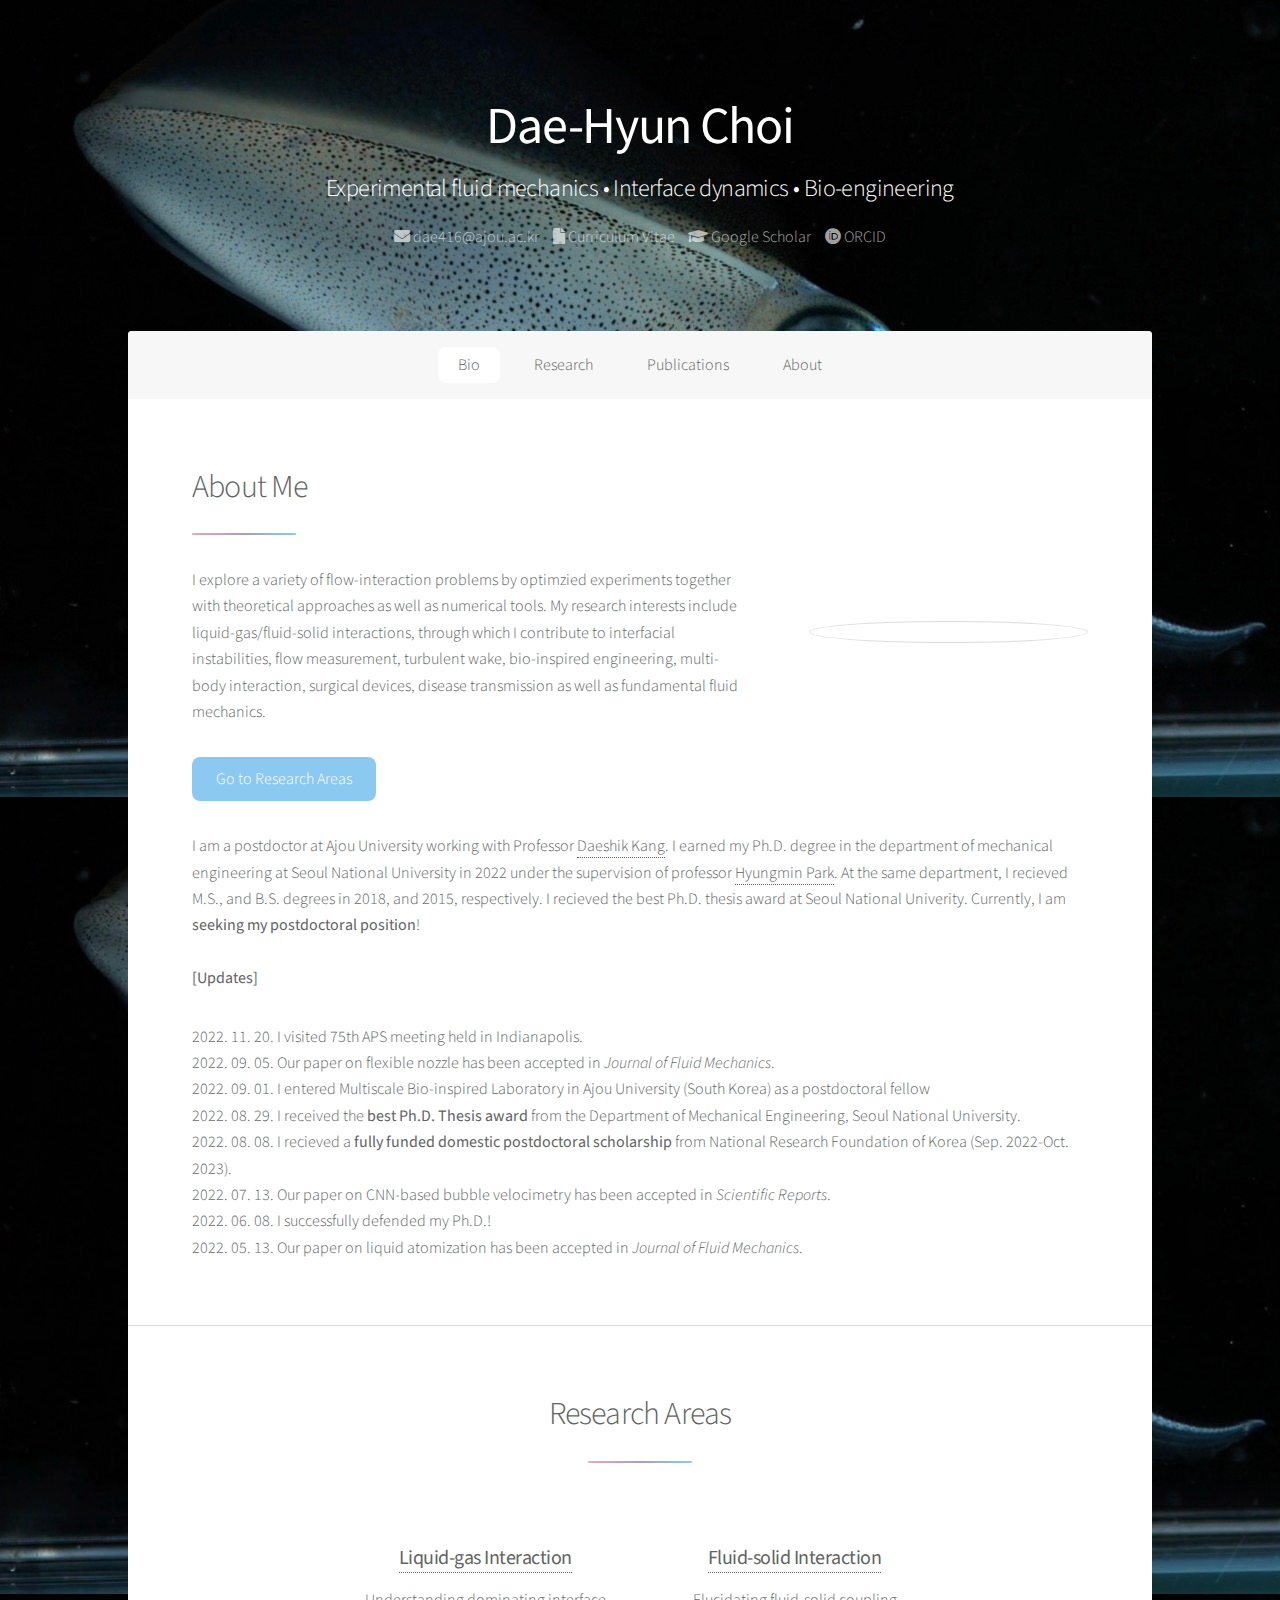
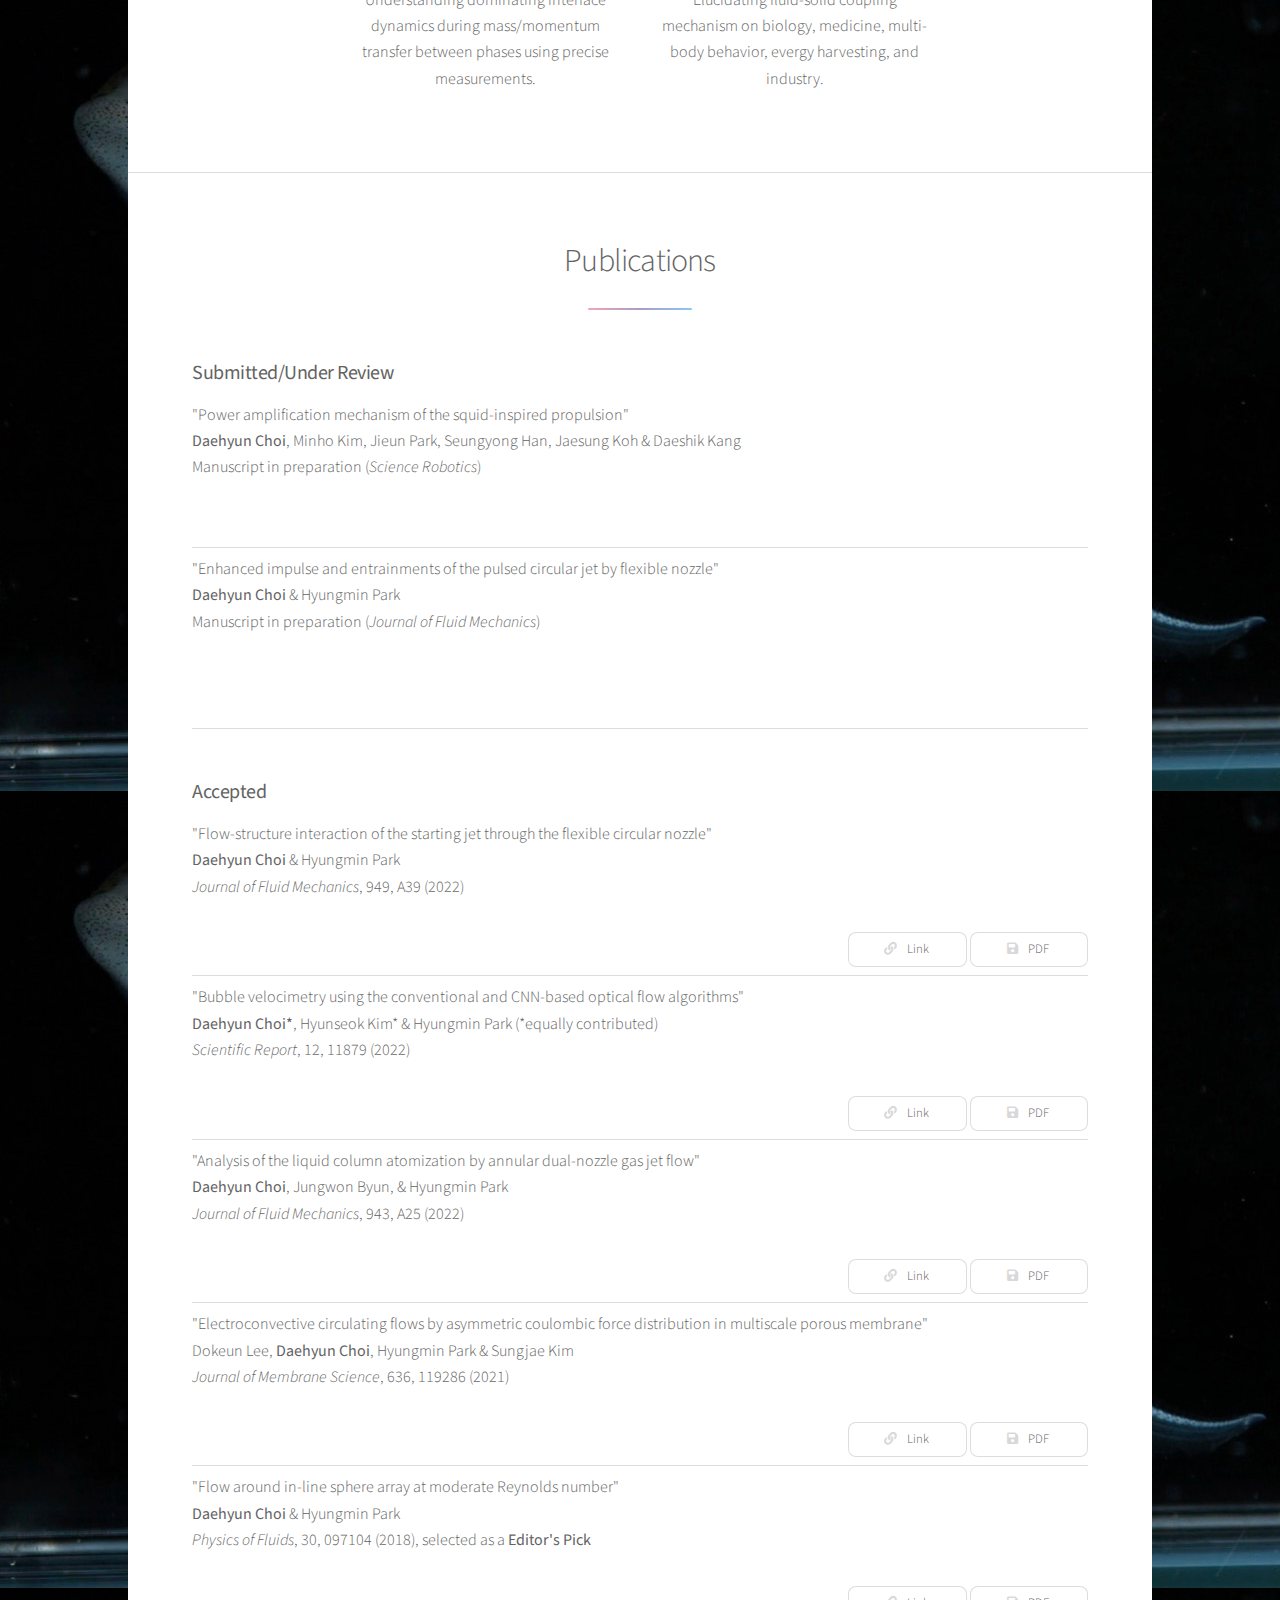
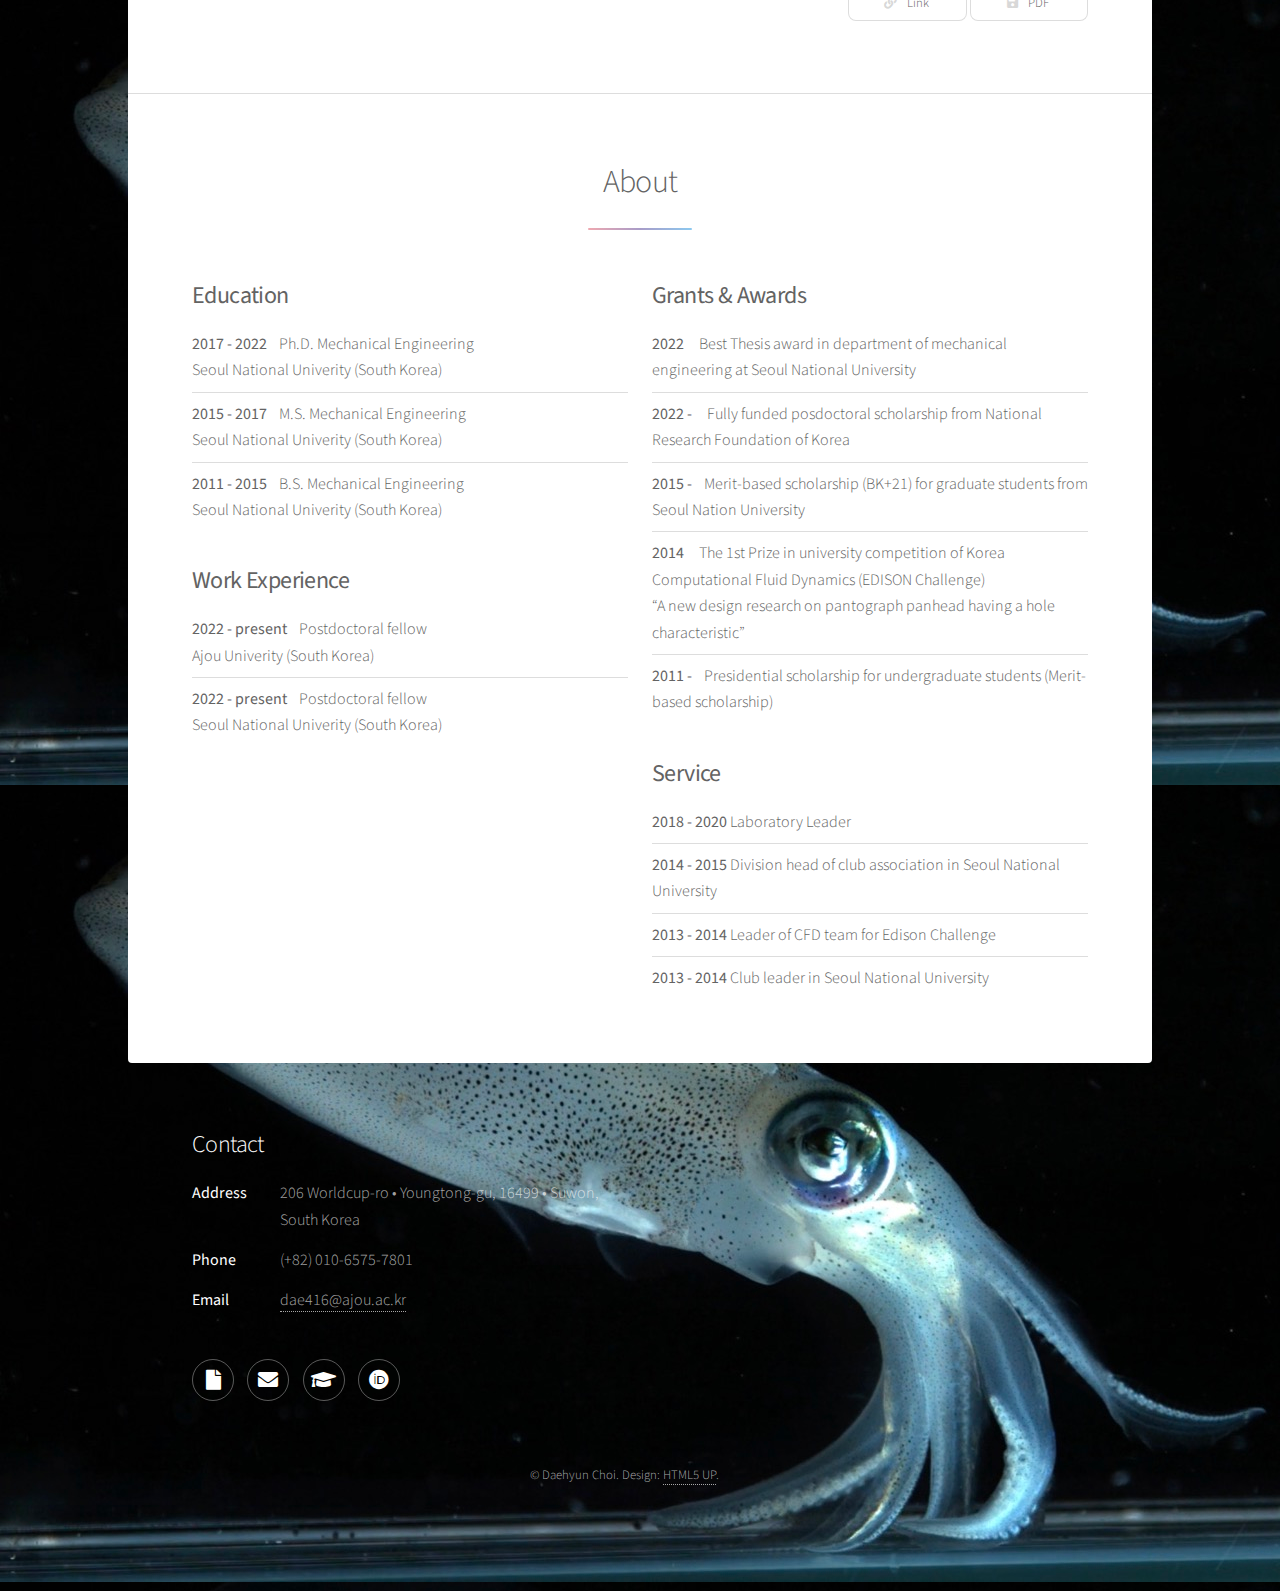
==== index.html @ 92c9a6a6 "Add files via upload" ====
<!DOCTYPE HTML>
<!--
	Stellar by HTML5 UP
	html5up.net | @ajlkn
	Free for personal and commercial use under the CCA 3.0 license (html5up.net/license)
-->
<html>

<head>
	<title>Daehyun Choi</title>
	<meta charset="utf-8" />
	<meta name="viewport" content="width=device-width, initial-scale=1, user-scalable=no" />
	<link rel="stylesheet" href="assets/css/main.css" />
	<noscript>
		<link rel="stylesheet" href="assets/css/noscript.css" />
	</noscript>
</head>

<body class="is-preload">

	<!-- Wrapper -->
	<div id="wrapper">

		<!-- Header -->
		<header id="header" class="alt">
			<!-- <span class="logo"><img src="images/logo.svg" alt="" /></span> -->
			<h1><strong>Dae-Hyun Choi</strong></h1>
			<h2>Experimental fluid mechanics &bull; Interface dynamics &bull; Bio-engineering</h2>
			<!-- <h3><a href="mailto: dae416@ajou.ac.kr">dae416@ajou.ac.kr</a></h3> -->
			<ul class="icons">
				<li><a href="mailto: dae416@ajou.ac.kr" class="icon solid fa-envelope" title="Email">
						dae416@ajou.ac.kr</a></li>
				<li><a href="https://drive.google.com/uc?export=download&id=18M1qnFYtgTJdtu6fecvtqSHCsJfXhmoB"
						class="icon solid fa-file"> Curriculum Vitae</a>
				</li>
				<li><a href="https://scholar.google.com/citations?user=y0Nz1IwAAAAJ&hl=ko" target="_blank"
						rel="noopener noreferrer" class="icon solid fa-graduation-cap" title="Google Scholar"> Google
						Scholar</a></li>
				<li><a href="https://orcid.org/0000-0002-5118-4714" target="_blank" rel="noopener noreferrer"
						class="icon brands fa-orcid" title="ORCID">
						ORCID</a></li>
			</ul>
		</header>

		<!-- Nav -->
		<nav id="nav">
			<ul>
				<li><a href="#intro" class="active">Bio</a></li>
				<li><a href="#first">Research</a></li>
				<li><a href="#second">Publications</a></li>
				<li><a href="#cta">About</a></li>
			</ul>
		</nav>

		<!-- Main -->
		<div id="main">

			<!-- Introduction -->
			<section id="intro" class="main">
				<div class="spotlight">
					<div class="content">
						<header class="major">
							<h2>About Me</h2>
						</header>
						<p>I explore a variety of flow-interaction problems by optimzied experiments together
							with theoretical approaches as well as numerical tools. My research interests include
							liquid-gas/fluid-solid interactions, through which I contribute to interfacial instabilities, flow measurement, turbulent wake,
							bio-inspired engineering, multi-body interaction, surgical devices, disease
							transmission as well as fundamental fluid mechanics.
						</p>
						<!--
							I am interested in experiments that
							shows us the beauty of fluid mechanics and surprisely enlarges the human insight into
							nature.
							, using various techniques such as
							point/2D/3D laser-based velocimetry, high-speed imaging, dye visualization, deep-learning
							algorithm, robotics, PCB manufacturing, 3D printing, etc. (please refer the Research Area
							section)
						-->
						<ul class="actions">
							<li><a href="#first" class="button primary"> Go to Research Areas</a></li>
						</ul>
					</div>
					<span class="image"><img src="images/me_aps.png" alt="" /></span>
				</div>




				<p>I am a postdoctor at Ajou University working with Professor <a
						href="http://most.ajou.ac.kr/bbs/board.php?bo_table=sub1_1_a">Daeshik Kang</a>. I earned my
					Ph.D. degree in the department of mechanical engineering at Seoul National University in 2022 under
					the supervision of professor <a href="https://mffv.snu.ac.kr/people/professor">Hyungmin Park</a>.
					At the same department, I recieved M.S., and B.S. degrees in 2018, and 2015, respectively. I
					recieved the best Ph.D. thesis award at Seoul National
					Univerity. Currently, I am <strong>seeking my postdoctoral position</strong>!
					<br /> <br />


					<h><strong> [Updates] </strong> </h>
				<p>2022. 11. 20. I visited 75th APS meeting held in Indianapolis. <br />
					2022. 09. 05. Our paper on flexible nozzle has been accepted in <i>Journal of Fluid Mechanics</i>.
					<br />
					2022. 09. 01. I entered Multiscale Bio-inspired Laboratory in Ajou University (South
					Korea) as a postdoctoral fellow<br />
					2022. 08. 29. I received the <strong> best Ph.D. Thesis award </strong>from the Department of
					Mechanical Engineering,
					Seoul National University. <br />
					2022. 08. 08. I recieved a <strong> fully funded domestic postdoctoral scholarship</strong> from
					National Research
					Foundation of Korea (Sep. 2022-Oct. 2023). <br />
					2022. 07. 13. Our paper on CNN-based bubble velocimetry has been accepted in <i>Scientific
						Reports</i>.
					<br />
					2022. 06. 08. I successfully defended my Ph.D.! <br />
					2022. 05. 13. Our paper on liquid atomization has been accepted in <i>Journal of Fluid
						Mechanics</i>.
					<br />
				</p>
			</section>

			<!-- First Section -->
			<section id="first" class="main special">
				<header class="major">
					<h2>Research Areas</h2>
				</header>
				<ul class="features">
					<li>
						<span class="image fit"><a href="research_1.html"><img src="images/C_Interface.png"
									alt="" /></a></span>
						<h3><strong><a href="research_1.html">Liquid-gas Interaction</a></strong>
						</h3>
						<p>Understanding dominating interface dynamics during mass/momentum transfer between phases using precise measurements.</p>
					</li>
					<li>
						<span class="image fit"><a href="research_2.html"><img src="images/C_FSI.png"
									alt="" /></a></span>
						<h3><strong><a href="research_2.html">Fluid-solid Interaction</a></strong></h3>
						<p>Elucidating fluid-solid coupling mechanism on biology, medicine, multi-body behavior, evergy harvesting, and industry.</p>
					</li>
					<!--
						Understanding dominating interface dynamics during the mass/momentum transfer between two phases using precise measurements
						Understanding the inferfacial interaction between fluids or developing measurement techqniques.
						Solving fluid-solid coupling problem in biology, medicine, multi-body behavior, evergy harvesting, and industry.   
						Elucidating fluid-solid coupling mechanism on biology, medicine, multi-body behavior, evergy harvesting, and industry.
					-->
					<!--<li>
						<span class="image fit"><a href="research_3.html"><img src="images/P_sphere_array.png"
									alt="" /></a></span>
						<h3><strong><a href="research_3.html">Multi-body interaction</a></strong></h3>
						<p>Understanding the fundamentals of fluidic interaction between multiple bodies</p>
					</li>-->
				</ul>
			</section>

			<!-- Second Section -->
			<section id="second" class="main">
				<header class="major special">
					<h2>Publications</h2>
				</header>
				<h3><strong>Submitted/Under Review</strong></h3>
				<ul class="alt">
					<li>
						<p><span class="image right"><img src="images/P_squid.png" alt="" /></span>
							"Power amplification mechanism of the squid-inspired propulsion" <br />
							<b>Daehyun Choi</b>, Minho Kim, Jieun Park, Seungyong Han, Jaesung Koh & Daeshik Kang <br />
							Manuscript in preparation (<i>Science Robotics</i>)
							<br /><br />
					</li>

					<li>
						<p><span class="image right"><img src="images/P_pulsed.png" alt="" /></span>
							"Enhanced impulse and entrainments of the pulsed circular jet by flexible nozzle" <br />
							<b>Daehyun Choi </b>& Hyungmin Park <br />
							Manuscript in preparation (<i>Journal of Fluid Mechanics</i>)
						</p>
						<br /><br />
					</li>
					<li></li>
				</ul>


				<h3><strong>Accepted</strong></h3>
				<ul class="alt">
					<li>
						<p><span class="image right"><img src="images/P_flexible_nozzle.png" alt="" /></span>
							"Flow-structure interaction of the starting jet through the flexible circular nozzle" <br />
							<b>Daehyun Choi </b> & Hyungmin Park <br />
							<i>Journal of Fluid Mechanics</i>, 949, A39 (2022) <br />
						<div align="right"><a href="https://doi.org/10.1017/jfm.2022.781" target="_blank"
								rel="noopener noreferrer" class="button small icon solid fa-link"> Link </a>
							<a href="https://drive.google.com/uc?export=download&id=1q6SDujn75onUulAkAnYDL0J8QJmxqZau"
								class="button small icon solid fa-save"> PDF</a>
						</div>
					</li>
					<li>
						<p><span class="image right"><img src="images/P_bubblevelocimetry.png" alt="" /></span>
							"Bubble velocimetry using the conventional and CNN-based optical flow algorithms" <br />
							<b>Daehyun Choi*</b>, Hyunseok Kim* & Hyungmin Park (*equally contributed) <br />
							<i>Scientific Report</i>, 12, 11879 (2022)<br />
						<div align="right"><a href="https://www.nature.com/articles/s41598-022-16145-y" target="_blank"
								rel="noopener noreferrer" class="button small icon solid fa-link"> Link </a>
							<a href="https://drive.google.com/uc?export=download&id=1bfR6lV3DUP9OUsXTanmkka-4LMqrMDiR"
								class="button small icon solid fa-save"> PDF</a>
						</div>
					</li>
					<li>
						<p><span class="image right"><img src="images/P_liquid_atom.png" alt="" /></span>
							"Analysis of the liquid column atomization by annular dual-nozzle gas jet flow" <br />
							<b>Daehyun Choi</b>, Jungwon Byun, & Hyungmin Park <br />
							<i>Journal of Fluid Mechanics</i>, 943, A25 (2022) <br />
						<div align="right"> <a href="https://doi.org/10.1017/jfm.2022.435" target="_blank"
								rel="noopener noreferrer" class="button small icon solid fa-link"> Link </a>
							<a href="https://drive.google.com/uc?export=download&id=1byGwrTfuraJtH0cvuEZNZfmL4WN9uzB9"
								class="button small icon solid fa-save"> PDF</a>
						</div>
					</li>
					<li>
						<p><span class="image right"><img src="images/P_electroconvec.png" alt="" /></span>
							"Electroconvective circulating flows by asymmetric coulombic force distribution in
							multiscale porous membrane" <br />
							Dokeun Lee, <b>Daehyun Choi</b>, Hyungmin Park & Sungjae Kim <br />
							<i>Journal of Membrane Science</i>, 636, 119286 (2021)<br />
						<div align="right"> <a href="https://doi.org/10.1016/j.memsci.2021.119286" target="_blank"
								rel="noopener noreferrer" class="button small icon solid fa-link"> Link </a>
							<a href="https://drive.google.com/uc?export=download&id=1bwxJn-fsk0_OrhRla7Vt29ULv0mTQ7t5"
								class="button small icon solid fa-save"> PDF</a>
						</div>
					</li>
					<li>
						<p><span class="image right"><img src="images/P_sphere_array.png" alt="" /></span>
							"Flow around in-line sphere array at moderate Reynolds number" <br />
							<b>Daehyun Choi </b> & Hyungmin Park <br />
							<i>Physics of Fluids</i>, 30, 097104 (2018), selected as a <b>Editor's Pick</b> <br />
						<div align="right"> <a href="https://doi.org/10.1063/1.5049734" target="_blank"
								rel="noopener noreferrer" class="button small icon solid fa-link"> Link </a>
							<a href="https://drive.google.com/uc?export=download&id=1btd6ZnZj7X1Jna5uu-gRmwJhHcChkR07"
								class="button small icon solid fa-save"> PDF</a>
						</div>
					</li>
				</ul>
			</section>

			<!-- 4th section -->
			<section id="cta" class="main">
				<header class="major special">
					<h2>About</h2>
				</header>
				<div class="row">
					<div class="col-6 col-12-medium">
						<h2><strong>Education</strong></h2>
						<ul class="alt">
							<li><b>2017 - 2022</b>&nbsp;&nbsp;&nbsp; Ph.D. Mechanical Engineering <br /> Seoul National
								Univerity (South Korea)</li>
							<li><b>2015 - 2017</b>&nbsp;&nbsp;&nbsp; M.S. Mechanical Engineering <br /> Seoul National
								Univerity (South Korea)</li>
							<li><b>2011 - 2015</b>&nbsp;&nbsp;&nbsp; B.S. Mechanical Engineering <br /> Seoul National
								Univerity (South Korea)</li>

						</ul>
						<h2><strong>Work Experience</strong></h2>
						<ul class="alt">
							<li><b>2022 - present</b>&nbsp;&nbsp;&nbsp; Postdoctoral fellow <br /> Ajou Univerity (South
								Korea)</li>
							<li><b>2022 - present</b>&nbsp;&nbsp;&nbsp; Postdoctoral fellow <br /> Seoul National
								Univerity (South Korea)</li>
						</ul>
					</div>
					<div class="col-6 col-12-medium">
						<h2><strong>Grants & Awards</strong></h2>
						<ul class="alt">
							<li><b>2022 </b>&nbsp;&nbsp;&nbsp; Best Thesis award in department of mechanical engineering
								at Seoul National University </li>
							<li><b>2022 - </b>&nbsp;&nbsp;&nbsp; Fully funded posdoctoral scholarship from National
								Research Foundation of Korea </li>
							<li><b>2015 - </b> &nbsp;&nbsp;&nbsp;Merit-based scholarship (BK+21) for graduate students
								from Seoul Nation University </li>
							<li><b>2014 </b>&nbsp;&nbsp;&nbsp; The 1st Prize in university competition of Korea
								Computational Fluid Dynamics (EDISON Challenge) <br /> “A new design research on
								pantograph panhead having a hole characteristic” </li>
							<li><b>2011 -</b>&nbsp;&nbsp;&nbsp; Presidential scholarship for undergraduate students
								(Merit-based scholarship) </li>

						</ul>
						<h2><strong>Service</strong></h2>
						<ul class="alt">
							<li><b>2018 - 2020</b> Laboratory Leader</li>
							<li><b>2014 - 2015</b> Division head of club association in Seoul National University</li>
							<li><b>2013 - 2014</b> Leader of CFD team for Edison Challenge</li>
							<li><b>2013 - 2014</b> Club leader in Seoul National University</li>
						</ul>

					</div>
				</div>
			</section>

		</div>

		<!-- Footer -->
		<footer id="footer">
			<section>
				<h2>Contact</h2>
				<dl class="alt">
					<dt>Address</dt>
					<dd>206 Worldcup-ro &bull; Youngtong-gu, 16499 &bull; Suwon, South Korea</dd>
					<dt>Phone</dt>
					<dd>(+82) 010-6575-7801</dd>
					<dt>Email</dt>
					<dd><a href="mailto: dae416@ajou.ac.kr">dae416@ajou.ac.kr</a></dd>
				</dl>
				<ul class="icons">
					<li><a href="https://drive.google.com/uc?export=download&id=18M1qnFYtgTJdtu6fecvtqSHCsJfXhmoB"
							class="icon solid fa-file alt"><span class="label">Twitter</span></a></li>
					<li><a href="mailto: dae416@ajou.ac.kr" class="icon solid fa-envelope alt"><span
								class="label">Facebook</span></a></li>
					<li><a href="https://scholar.google.com/citations?user=y0Nz1IwAAAAJ&hl=ko"
							class="icon solid fa-graduation-cap alt"><span class="label">Instagram</span></a></li>
					<li><a href="https://orcid.org/0000-0002-5118-4714" class="icon brands fa-orcid alt"><span
								class="label">Instagram</span></a></li>

				</ul>
			</section>
			<p class="copyright">&copy; Daehyun Choi. Design: <a href="https://html5up.net">HTML5 UP</a>.</p>
		</footer>

	</div>

	<!-- Scripts -->
	<script src="assets/js/jquery.min.js"></script>
	<script src="assets/js/jquery.scrollex.min.js"></script>
	<script src="assets/js/jquery.scrolly.min.js"></script>
	<script src="assets/js/browser.min.js"></script>
	<script src="assets/js/breakpoints.min.js"></script>
	<script src="assets/js/util.js"></script>
	<script src="assets/js/main.js"></script>

</body>

</html>
---- assets/css/main.css ----
@import url(fontawesome-all.min.css);
@import 'https://fonts.googleapis.com/css?family=Source+Sans+Pro:300,400';

/*
	Stellar by HTML5 UP
	html5up.net | @ajlkn
	Free for personal and commercial use under the CCA 3.0 license (html5up.net/license)
*/

html, body, div, span, applet, object,
iframe, h1, h2, h3, h4, h5, h6, p, blockquote,
pre, a, abbr, acronym, address, big, cite,
code, del, dfn, em, img, ins, kbd, q, s, samp,
small, strike, strong, sub, sup, tt, var, b,
u, i, center, dl, dt, dd, ol, ul, li, fieldset,
form, label, legend, table, caption, tbody,
tfoot, thead, tr, th, td, article, aside,
canvas, details, embed, figure, figcaption,
footer, header, hgroup, menu, nav, output, ruby,
section, summary, time, mark, audio, video {
	margin: 0;
	padding: 0;
	border: 0;
	font-size: 100%;
	font: inherit;
	vertical-align: baseline;}

article, aside, details, figcaption, figure,
footer, header, hgroup, menu, nav, section {
	display: block;}

body {
	line-height: 1;
}

ol, ul {
	list-style: none;
}

blockquote, q {
	quotes: none;
}

	blockquote:before, blockquote:after, q:before, q:after {
		content: '';
		content: none;
	}

table {
	border-collapse: collapse;
	border-spacing: 0;
}

body {
	-webkit-text-size-adjust: none;
}

mark {
	background-color: transparent;
	color: inherit;
}

input::-moz-focus-inner {
	border: 0;
	padding: 0;
}

input, select, textarea {
	-moz-appearance: none;
	-webkit-appearance: none;
	-ms-appearance: none;
	appearance: none;
}

/* Basic */

	@-ms-viewport {
		width: device-width;
	}

	body {
		-ms-overflow-style: scrollbar;
	}

	@media screen and (max-width: 480px) {

		html, body {
			min-width: 320px;
		}

	}

	html {
		box-sizing: border-box;
	}

	*, *:before, *:after {
		box-sizing: inherit;
	}

	body {
		background-color: #935d8c;
		background-image: url("images/squid3.jpeg"), -moz-linear-gradient(45deg, #e37682 15%, #5f4d93 85%);
		background-image: url("images/squid3.jpeg"), -webkit-linear-gradient(45deg, #e37682 15%, #5f4d93 85%);
		background-image: url("images/squid3.jpeg"), -ms-linear-gradient(45deg, #e37682 15%, #5f4d93 85%);
		background-image: url("images/squid3.jpeg"), linear-gradient(45deg, #e37682 15%, #5f4d93 85%);
	}

		body.is-preload *, body.is-preload *:before, body.is-preload *:after {
			-moz-animation: none !important;
			-webkit-animation: none !important;
			-ms-animation: none !important;
			animation: none !important;
			-moz-transition: none !important;
			-webkit-transition: none !important;
			-ms-transition: none !important;
			transition: none !important;
		}

/* Type */

	body {
		background-color: #935d8c;
		color: rgba(255, 255, 255, 0.65);
	}

	body, input, select, textarea {
		font-family: "Source Sans Pro", Helvetica, sans-serif;
		font-size: 17pt;
		font-weight: 300;
		line-height: 1.65;
	}

		@media screen and (max-width: 1680px) {

			body, input, select, textarea {
				font-size: 14pt;
			}

		}

		@media screen and (max-width: 1280px) {

			body, input, select, textarea {
				font-size: 12pt;
			}

		}

		@media screen and (max-width: 360px) {

			body, input, select, textarea {
				font-size: 11pt;
			}

		}

	a {
		-moz-transition: color 0.2s ease, border-bottom 0.2s ease;
		-webkit-transition: color 0.2s ease, border-bottom 0.2s ease;
		-ms-transition: color 0.2s ease, border-bottom 0.2s ease;
		transition: color 0.2s ease, border-bottom 0.2s ease;
		text-decoration: none;
		border-bottom: dotted 1px;
		color: inherit;
	}

		a:hover {
			border-bottom-color: transparent;
		}

	strong, b {
		font-weight: 400;
	}

	em, i {
		font-style: italic;
	}

	p {
		margin: 0 0 2em 0;
	}

		p.content {
			-moz-columns: 20em 2;
			-webkit-columns: 20em 2;
			-ms-columns: 20em 2;
			columns: 20em 2;
			-moz-column-gap: 2em;
			-webkit-column-gap: 2em;
			-ms-column-gap: 2em;
			column-gap: 2em;
			text-align: justify;
		}

	h1, h2, h3, h4, h5, h6 {
		font-weight: 300;
		line-height: 1.5;
		margin: 0 0 0.7em 0;
		letter-spacing: -0.025em;
	}

		h1 a, h2 a, h3 a, h4 a, h5 a, h6 a {
			color: inherit;
			text-decoration: none;
		}

	h1 {
		font-size: 2.5em;
		line-height: 1.2;
	}

	h2 {
		font-size: 1.5em;
	}

	h3 {
		font-size: 1.25em;
	}

	h4 {
		font-size: 1.1em;
	}

	h5 {
		font-size: 0.9em;
	}

	h6 {
		font-size: 0.7em;
	}

	@media screen and (max-width: 736px) {

		h1 {
			font-size: 2em;
		}

	}

	sub {
		font-size: 0.8em;
		position: relative;
		top: 0.5em;
	}

	sup {
		font-size: 0.8em;
		position: relative;
		top: -0.5em;
	}

	blockquote {
		border-left: solid 4px;
		font-style: italic;
		margin: 0 0 2em 0;
		padding: 0.5em 0 0.5em 2em;
	}

	code {
		border-radius: 8px;
		border: solid 1px;
		font-family: "Courier New", monospace;
		font-size: 0.9em;
		margin: 0 0.25em;
		padding: 0.25em 0.65em;
	}

	pre {
		-webkit-overflow-scrolling: touch;
		font-family: "Courier New", monospace;
		font-size: 0.9em;
		margin: 0 0 2em 0;
	}

		pre code {
			display: block;
			line-height: 1.75;
			padding: 1em 1.5em;
			overflow-x: auto;
		}

	hr {
		border: 0;
		border-bottom: solid 1px;
		margin: 2em 0;
	}

		hr.major {
			margin: 3em 0;
		}

	.align-left {
		text-align: left;
	}

	.align-center {
		text-align: center;
	}

	.align-right {
		text-align: right;
	}

	input, select, textarea {
		color: #ffffff;
	}

	a:hover {
		color: #ffffff;
	}

	strong, b {
		color: #ffffff;
	}

	h1, h2, h3, h4, h5, h6 {
		color: #ffffff;
	}

	blockquote {
		border-left-color: rgba(255, 255, 255, 0.35);
	}

	code {
		background: rgba(255, 255, 255, 0.075);
		border-color: rgba(255, 255, 255, 0.35);
	}

	hr {
		border-bottom-color: rgba(255, 255, 255, 0.35);
	}

/* Row */

	.row {
		display: flex;
		flex-wrap: wrap;
		box-sizing: border-box;
		align-items: stretch;
	}

		.row > * {
			box-sizing: border-box;
		}

		.row.gtr-uniform > * > :last-child {
			margin-bottom: 0;
		}

		.row.aln-left {
			justify-content: flex-start;
		}

		.row.aln-center {
			justify-content: center;
		}

		.row.aln-right {
			justify-content: flex-end;
		}

		.row.aln-top {
			align-items: flex-start;
		}

		.row.aln-middle {
			align-items: center;
		}

		.row.aln-bottom {
			align-items: flex-end;
		}

		.row > .imp {
			order: -1;
		}

		.row > .col-1 {
			width: 8.33333%;
		}

		.row > .off-1 {
			margin-left: 8.33333%;
		}

		.row > .col-2 {
			width: 16.66667%;
		}

		.row > .off-2 {
			margin-left: 16.66667%;
		}

		.row > .col-3 {
			width: 25%;
		}

		.row > .off-3 {
			margin-left: 25%;
		}

		.row > .col-4 {
			width: 33.33333%;
		}

		.row > .off-4 {
			margin-left: 33.33333%;
		}

		.row > .col-5 {
			width: 41.66667%;
		}

		.row > .off-5 {
			margin-left: 41.66667%;
		}

		.row > .col-6 {
			width: 50%;
		}

		.row > .off-6 {
			margin-left: 50%;
		}

		.row > .col-7 {
			width: 58.33333%;
		}

		.row > .off-7 {
			margin-left: 58.33333%;
		}

		.row > .col-8 {
			width: 66.66667%;
		}

		.row > .off-8 {
			margin-left: 66.66667%;
		}

		.row > .col-9 {
			width: 75%;
		}

		.row > .off-9 {
			margin-left: 75%;
		}

		.row > .col-10 {
			width: 83.33333%;
		}

		.row > .off-10 {
			margin-left: 83.33333%;
		}

		.row > .col-11 {
			width: 91.66667%;
		}

		.row > .off-11 {
			margin-left: 91.66667%;
		}

		.row > .col-12 {
			width: 100%;
		}

		.row > .off-12 {
			margin-left: 100%;
		}

		.row.gtr-0 {
			margin-top: 0;
			margin-left: 0em;
		}

			.row.gtr-0 > * {
				padding: 0 0 0 0em;
			}

			.row.gtr-0.gtr-uniform {
				margin-top: 0em;
			}

				.row.gtr-0.gtr-uniform > * {
					padding-top: 0em;
				}

		.row.gtr-25 {
			margin-top: 0;
			margin-left: -0.375em;
		}

			.row.gtr-25 > * {
				padding: 0 0 0 0.375em;
			}

			.row.gtr-25.gtr-uniform {
				margin-top: -0.375em;
			}

				.row.gtr-25.gtr-uniform > * {
					padding-top: 0.375em;
				}

		.row.gtr-50 {
			margin-top: 0;
			margin-left: -0.75em;
		}

			.row.gtr-50 > * {
				padding: 0 0 0 0.75em;
			}

			.row.gtr-50.gtr-uniform {
				margin-top: -0.75em;
			}

				.row.gtr-50.gtr-uniform > * {
					padding-top: 0.75em;
				}

		.row {
			margin-top: 0;
			margin-left: -1.5em;
		}

			.row > * {
				padding: 0 0 0 1.5em;
			}

			.row.gtr-uniform {
				margin-top: -1.5em;
			}

				.row.gtr-uniform > * {
					padding-top: 1.5em;
				}

		.row.gtr-150 {
			margin-top: 0;
			margin-left: -2.25em;
		}

			.row.gtr-150 > * {
				padding: 0 0 0 2.25em;
			}

			.row.gtr-150.gtr-uniform {
				margin-top: -2.25em;
			}

				.row.gtr-150.gtr-uniform > * {
					padding-top: 2.25em;
				}

		.row.gtr-200 {
			margin-top: 0;
			margin-left: -3em;
		}

			.row.gtr-200 > * {
				padding: 0 0 0 3em;
			}

			.row.gtr-200.gtr-uniform {
				margin-top: -3em;
			}

				.row.gtr-200.gtr-uniform > * {
					padding-top: 3em;
				}

		@media screen and (max-width: 1680px) {

			.row {
				display: flex;
				flex-wrap: wrap;
				box-sizing: border-box;
				align-items: stretch;
			}

				.row > * {
					box-sizing: border-box;
				}

				.row.gtr-uniform > * > :last-child {
					margin-bottom: 0;
				}

				.row.aln-left {
					justify-content: flex-start;
				}

				.row.aln-center {
					justify-content: center;
				}

				.row.aln-right {
					justify-content: flex-end;
				}

				.row.aln-top {
					align-items: flex-start;
				}

				.row.aln-middle {
					align-items: center;
				}

				.row.aln-bottom {
					align-items: flex-end;
				}

				.row > .imp-xlarge {
					order: -1;
				}

				.row > .col-1-xlarge {
					width: 8.33333%;
				}

				.row > .off-1-xlarge {
					margin-left: 8.33333%;
				}

				.row > .col-2-xlarge {
					width: 16.66667%;
				}

				.row > .off-2-xlarge {
					margin-left: 16.66667%;
				}

				.row > .col-3-xlarge {
					width: 25%;
				}

				.row > .off-3-xlarge {
					margin-left: 25%;
				}

				.row > .col-4-xlarge {
					width: 33.33333%;
				}

				.row > .off-4-xlarge {
					margin-left: 33.33333%;
				}

				.row > .col-5-xlarge {
					width: 41.66667%;
				}

				.row > .off-5-xlarge {
					margin-left: 41.66667%;
				}

				.row > .col-6-xlarge {
					width: 50%;
				}

				.row > .off-6-xlarge {
					margin-left: 50%;
				}

				.row > .col-7-xlarge {
					width: 58.33333%;
				}

				.row > .off-7-xlarge {
					margin-left: 58.33333%;
				}

				.row > .col-8-xlarge {
					width: 66.66667%;
				}

				.row > .off-8-xlarge {
					margin-left: 66.66667%;
				}

				.row > .col-9-xlarge {
					width: 75%;
				}

				.row > .off-9-xlarge {
					margin-left: 75%;
				}

				.row > .col-10-xlarge {
					width: 83.33333%;
				}

				.row > .off-10-xlarge {
					margin-left: 83.33333%;
				}

				.row > .col-11-xlarge {
					width: 91.66667%;
				}

				.row > .off-11-xlarge {
					margin-left: 91.66667%;
				}

				.row > .col-12-xlarge {
					width: 100%;
				}

				.row > .off-12-xlarge {
					margin-left: 100%;
				}

				.row.gtr-0 {
					margin-top: 0;
					margin-left: 0em;
				}

					.row.gtr-0 > * {
						padding: 0 0 0 0em;
					}

					.row.gtr-0.gtr-uniform {
						margin-top: 0em;
					}

						.row.gtr-0.gtr-uniform > * {
							padding-top: 0em;
						}

				.row.gtr-25 {
					margin-top: 0;
					margin-left: -0.375em;
				}

					.row.gtr-25 > * {
						padding: 0 0 0 0.375em;
					}

					.row.gtr-25.gtr-uniform {
						margin-top: -0.375em;
					}

						.row.gtr-25.gtr-uniform > * {
							padding-top: 0.375em;
						}

				.row.gtr-50 {
					margin-top: 0;
					margin-left: -0.75em;
				}

					.row.gtr-50 > * {
						padding: 0 0 0 0.75em;
					}

					.row.gtr-50.gtr-uniform {
						margin-top: -0.75em;
					}

						.row.gtr-50.gtr-uniform > * {
							padding-top: 0.75em;
						}

				.row {
					margin-top: 0;
					margin-left: -1.5em;
				}

					.row > * {
						padding: 0 0 0 1.5em;
					}

					.row.gtr-uniform {
						margin-top: -1.5em;
					}

						.row.gtr-uniform > * {
							padding-top: 1.5em;
						}

				.row.gtr-150 {
					margin-top: 0;
					margin-left: -2.25em;
				}

					.row.gtr-150 > * {
						padding: 0 0 0 2.25em;
					}

					.row.gtr-150.gtr-uniform {
						margin-top: -2.25em;
					}

						.row.gtr-150.gtr-uniform > * {
							padding-top: 2.25em;
						}

				.row.gtr-200 {
					margin-top: 0;
					margin-left: -3em;
				}

					.row.gtr-200 > * {
						padding: 0 0 0 3em;
					}

					.row.gtr-200.gtr-uniform {
						margin-top: -3em;
					}

						.row.gtr-200.gtr-uniform > * {
							padding-top: 3em;
						}

		}

		@media screen and (max-width: 1280px) {

			.row {
				display: flex;
				flex-wrap: wrap;
				box-sizing: border-box;
				align-items: stretch;
			}

				.row > * {
					box-sizing: border-box;
				}

				.row.gtr-uniform > * > :last-child {
					margin-bottom: 0;
				}

				.row.aln-left {
					justify-content: flex-start;
				}

				.row.aln-center {
					justify-content: center;
				}

				.row.aln-right {
					justify-content: flex-end;
				}

				.row.aln-top {
					align-items: flex-start;
				}

				.row.aln-middle {
					align-items: center;
				}

				.row.aln-bottom {
					align-items: flex-end;
				}

				.row > .imp-large {
					order: -1;
				}

				.row > .col-1-large {
					width: 8.33333%;
				}

				.row > .off-1-large {
					margin-left: 8.33333%;
				}

				.row > .col-2-large {
					width: 16.66667%;
				}

				.row > .off-2-large {
					margin-left: 16.66667%;
				}

				.row > .col-3-large {
					width: 25%;
				}

				.row > .off-3-large {
					margin-left: 25%;
				}

				.row > .col-4-large {
					width: 33.33333%;
				}

				.row > .off-4-large {
					margin-left: 33.33333%;
				}

				.row > .col-5-large {
					width: 41.66667%;
				}

				.row > .off-5-large {
					margin-left: 41.66667%;
				}

				.row > .col-6-large {
					width: 50%;
				}

				.row > .off-6-large {
					margin-left: 50%;
				}

				.row > .col-7-large {
					width: 58.33333%;
				}

				.row > .off-7-large {
					margin-left: 58.33333%;
				}

				.row > .col-8-large {
					width: 66.66667%;
				}

				.row > .off-8-large {
					margin-left: 66.66667%;
				}

				.row > .col-9-large {
					width: 75%;
				}

				.row > .off-9-large {
					margin-left: 75%;
				}

				.row > .col-10-large {
					width: 83.33333%;
				}

				.row > .off-10-large {
					margin-left: 83.33333%;
				}

				.row > .col-11-large {
					width: 91.66667%;
				}

				.row > .off-11-large {
					margin-left: 91.66667%;
				}

				.row > .col-12-large {
					width: 100%;
				}

				.row > .off-12-large {
					margin-left: 100%;
				}

				.row.gtr-0 {
					margin-top: 0;
					margin-left: 0em;
				}

					.row.gtr-0 > * {
						padding: 0 0 0 0em;
					}

					.row.gtr-0.gtr-uniform {
						margin-top: 0em;
					}

						.row.gtr-0.gtr-uniform > * {
							padding-top: 0em;
						}

				.row.gtr-25 {
					margin-top: 0;
					margin-left: -0.375em;
				}

					.row.gtr-25 > * {
						padding: 0 0 0 0.375em;
					}

					.row.gtr-25.gtr-uniform {
						margin-top: -0.375em;
					}

						.row.gtr-25.gtr-uniform > * {
							padding-top: 0.375em;
						}

				.row.gtr-50 {
					margin-top: 0;
					margin-left: -0.75em;
				}

					.row.gtr-50 > * {
						padding: 0 0 0 0.75em;
					}

					.row.gtr-50.gtr-uniform {
						margin-top: -0.75em;
					}

						.row.gtr-50.gtr-uniform > * {
							padding-top: 0.75em;
						}

				.row {
					margin-top: 0;
					margin-left: -1.5em;
				}

					.row > * {
						padding: 0 0 0 1.5em;
					}

					.row.gtr-uniform {
						margin-top: -1.5em;
					}

						.row.gtr-uniform > * {
							padding-top: 1.5em;
						}

				.row.gtr-150 {
					margin-top: 0;
					margin-left: -2.25em;
				}

					.row.gtr-150 > * {
						padding: 0 0 0 2.25em;
					}

					.row.gtr-150.gtr-uniform {
						margin-top: -2.25em;
					}

						.row.gtr-150.gtr-uniform > * {
							padding-top: 2.25em;
						}

				.row.gtr-200 {
					margin-top: 0;
					margin-left: -3em;
				}

					.row.gtr-200 > * {
						padding: 0 0 0 3em;
					}

					.row.gtr-200.gtr-uniform {
						margin-top: -3em;
					}

						.row.gtr-200.gtr-uniform > * {
							padding-top: 3em;
						}

		}

		@media screen and (max-width: 980px) {

			.row {
				display: flex;
				flex-wrap: wrap;
				box-sizing: border-box;
				align-items: stretch;
			}

				.row > * {
					box-sizing: border-box;
				}

				.row.gtr-uniform > * > :last-child {
					margin-bottom: 0;
				}

				.row.aln-left {
					justify-content: flex-start;
				}

				.row.aln-center {
					justify-content: center;
				}

				.row.aln-right {
					justify-content: flex-end;
				}

				.row.aln-top {
					align-items: flex-start;
				}

				.row.aln-middle {
					align-items: center;
				}

				.row.aln-bottom {
					align-items: flex-end;
				}

				.row > .imp-medium {
					order: -1;
				}

				.row > .col-1-medium {
					width: 8.33333%;
				}

				.row > .off-1-medium {
					margin-left: 8.33333%;
				}

				.row > .col-2-medium {
					width: 16.66667%;
				}

				.row > .off-2-medium {
					margin-left: 16.66667%;
				}

				.row > .col-3-medium {
					width: 25%;
				}

				.row > .off-3-medium {
					margin-left: 25%;
				}

				.row > .col-4-medium {
					width: 33.33333%;
				}

				.row > .off-4-medium {
					margin-left: 33.33333%;
				}

				.row > .col-5-medium {
					width: 41.66667%;
				}

				.row > .off-5-medium {
					margin-left: 41.66667%;
				}

				.row > .col-6-medium {
					width: 50%;
				}

				.row > .off-6-medium {
					margin-left: 50%;
				}

				.row > .col-7-medium {
					width: 58.33333%;
				}

				.row > .off-7-medium {
					margin-left: 58.33333%;
				}

				.row > .col-8-medium {
					width: 66.66667%;
				}

				.row > .off-8-medium {
					margin-left: 66.66667%;
				}

				.row > .col-9-medium {
					width: 75%;
				}

				.row > .off-9-medium {
					margin-left: 75%;
				}

				.row > .col-10-medium {
					width: 83.33333%;
				}

				.row > .off-10-medium {
					margin-left: 83.33333%;
				}

				.row > .col-11-medium {
					width: 91.66667%;
				}

				.row > .off-11-medium {
					margin-left: 91.66667%;
				}

				.row > .col-12-medium {
					width: 100%;
				}

				.row > .off-12-medium {
					margin-left: 100%;
				}

				.row.gtr-0 {
					margin-top: 0;
					margin-left: 0em;
				}

					.row.gtr-0 > * {
						padding: 0 0 0 0em;
					}

					.row.gtr-0.gtr-uniform {
						margin-top: 0em;
					}

						.row.gtr-0.gtr-uniform > * {
							padding-top: 0em;
						}

				.row.gtr-25 {
					margin-top: 0;
					margin-left: -0.375em;
				}

					.row.gtr-25 > * {
						padding: 0 0 0 0.375em;
					}

					.row.gtr-25.gtr-uniform {
						margin-top: -0.375em;
					}

						.row.gtr-25.gtr-uniform > * {
							padding-top: 0.375em;
						}

				.row.gtr-50 {
					margin-top: 0;
					margin-left: -0.75em;
				}

					.row.gtr-50 > * {
						padding: 0 0 0 0.75em;
					}

					.row.gtr-50.gtr-uniform {
						margin-top: -0.75em;
					}

						.row.gtr-50.gtr-uniform > * {
							padding-top: 0.75em;
						}

				.row {
					margin-top: 0;
					margin-left: -1.5em;
				}

					.row > * {
						padding: 0 0 0 1.5em;
					}

					.row.gtr-uniform {
						margin-top: -1.5em;
					}

						.row.gtr-uniform > * {
							padding-top: 1.5em;
						}

				.row.gtr-150 {
					margin-top: 0;
					margin-left: -2.25em;
				}

					.row.gtr-150 > * {
						padding: 0 0 0 2.25em;
					}

					.row.gtr-150.gtr-uniform {
						margin-top: -2.25em;
					}

						.row.gtr-150.gtr-uniform > * {
							padding-top: 2.25em;
						}

				.row.gtr-200 {
					margin-top: 0;
					margin-left: -3em;
				}

					.row.gtr-200 > * {
						padding: 0 0 0 3em;
					}

					.row.gtr-200.gtr-uniform {
						margin-top: -3em;
					}

						.row.gtr-200.gtr-uniform > * {
							padding-top: 3em;
						}

		}

		@media screen and (max-width: 736px) {

			.row {
				display: flex;
				flex-wrap: wrap;
				box-sizing: border-box;
				align-items: stretch;
			}

				.row > * {
					box-sizing: border-box;
				}

				.row.gtr-uniform > * > :last-child {
					margin-bottom: 0;
				}

				.row.aln-left {
					justify-content: flex-start;
				}

				.row.aln-center {
					justify-content: center;
				}

				.row.aln-right {
					justify-content: flex-end;
				}

				.row.aln-top {
					align-items: flex-start;
				}

				.row.aln-middle {
					align-items: center;
				}

				.row.aln-bottom {
					align-items: flex-end;
				}

				.row > .imp-small {
					order: -1;
				}

				.row > .col-1-small {
					width: 8.33333%;
				}

				.row > .off-1-small {
					margin-left: 8.33333%;
				}

				.row > .col-2-small {
					width: 16.66667%;
				}

				.row > .off-2-small {
					margin-left: 16.66667%;
				}

				.row > .col-3-small {
					width: 25%;
				}

				.row > .off-3-small {
					margin-left: 25%;
				}

				.row > .col-4-small {
					width: 33.33333%;
				}

				.row > .off-4-small {
					margin-left: 33.33333%;
				}

				.row > .col-5-small {
					width: 41.66667%;
				}

				.row > .off-5-small {
					margin-left: 41.66667%;
				}

				.row > .col-6-small {
					width: 50%;
				}

				.row > .off-6-small {
					margin-left: 50%;
				}

				.row > .col-7-small {
					width: 58.33333%;
				}

				.row > .off-7-small {
					margin-left: 58.33333%;
				}

				.row > .col-8-small {
					width: 66.66667%;
				}

				.row > .off-8-small {
					margin-left: 66.66667%;
				}

				.row > .col-9-small {
					width: 75%;
				}

				.row > .off-9-small {
					margin-left: 75%;
				}

				.row > .col-10-small {
					width: 83.33333%;
				}

				.row > .off-10-small {
					margin-left: 83.33333%;
				}

				.row > .col-11-small {
					width: 91.66667%;
				}

				.row > .off-11-small {
					margin-left: 91.66667%;
				}

				.row > .col-12-small {
					width: 100%;
				}

				.row > .off-12-small {
					margin-left: 100%;
				}

				.row.gtr-0 {
					margin-top: 0;
					margin-left: 0em;
				}

					.row.gtr-0 > * {
						padding: 0 0 0 0em;
					}

					.row.gtr-0.gtr-uniform {
						margin-top: 0em;
					}

						.row.gtr-0.gtr-uniform > * {
							padding-top: 0em;
						}

				.row.gtr-25 {
					margin-top: 0;
					margin-left: -0.25em;
				}

					.row.gtr-25 > * {
						padding: 0 0 0 0.25em;
					}

					.row.gtr-25.gtr-uniform {
						margin-top: -0.25em;
					}

						.row.gtr-25.gtr-uniform > * {
							padding-top: 0.25em;
						}

				.row.gtr-50 {
					margin-top: 0;
					margin-left: -0.5em;
				}

					.row.gtr-50 > * {
						padding: 0 0 0 0.5em;
					}

					.row.gtr-50.gtr-uniform {
						margin-top: -0.5em;
					}

						.row.gtr-50.gtr-uniform > * {
							padding-top: 0.5em;
						}

				.row {
					margin-top: 0;
					margin-left: -1em;
				}

					.row > * {
						padding: 0 0 0 1em;
					}

					.row.gtr-uniform {
						margin-top: -1em;
					}

						.row.gtr-uniform > * {
							padding-top: 1em;
						}

				.row.gtr-150 {
					margin-top: 0;
					margin-left: -1.5em;
				}

					.row.gtr-150 > * {
						padding: 0 0 0 1.5em;
					}

					.row.gtr-150.gtr-uniform {
						margin-top: -1.5em;
					}

						.row.gtr-150.gtr-uniform > * {
							padding-top: 1.5em;
						}

				.row.gtr-200 {
					margin-top: 0;
					margin-left: -2em;
				}

					.row.gtr-200 > * {
						padding: 0 0 0 2em;
					}

					.row.gtr-200.gtr-uniform {
						margin-top: -2em;
					}

						.row.gtr-200.gtr-uniform > * {
							padding-top: 2em;
						}

		}

		@media screen and (max-width: 480px) {

			.row {
				display: flex;
				flex-wrap: wrap;
				box-sizing: border-box;
				align-items: stretch;
			}

				.row > * {
					box-sizing: border-box;
				}

				.row.gtr-uniform > * > :last-child {
					margin-bottom: 0;
				}

				.row.aln-left {
					justify-content: flex-start;
				}

				.row.aln-center {
					justify-content: center;
				}

				.row.aln-right {
					justify-content: flex-end;
				}

				.row.aln-top {
					align-items: flex-start;
				}

				.row.aln-middle {
					align-items: center;
				}

				.row.aln-bottom {
					align-items: flex-end;
				}

				.row > .imp-xsmall {
					order: -1;
				}

				.row > .col-1-xsmall {
					width: 8.33333%;
				}

				.row > .off-1-xsmall {
					margin-left: 8.33333%;
				}

				.row > .col-2-xsmall {
					width: 16.66667%;
				}

				.row > .off-2-xsmall {
					margin-left: 16.66667%;
				}

				.row > .col-3-xsmall {
					width: 25%;
				}

				.row > .off-3-xsmall {
					margin-left: 25%;
				}

				.row > .col-4-xsmall {
					width: 33.33333%;
				}

				.row > .off-4-xsmall {
					margin-left: 33.33333%;
				}

				.row > .col-5-xsmall {
					width: 41.66667%;
				}

				.row > .off-5-xsmall {
					margin-left: 41.66667%;
				}

				.row > .col-6-xsmall {
					width: 50%;
				}

				.row > .off-6-xsmall {
					margin-left: 50%;
				}

				.row > .col-7-xsmall {
					width: 58.33333%;
				}

				.row > .off-7-xsmall {
					margin-left: 58.33333%;
				}

				.row > .col-8-xsmall {
					width: 66.66667%;
				}

				.row > .off-8-xsmall {
					margin-left: 66.66667%;
				}

				.row > .col-9-xsmall {
					width: 75%;
				}

				.row > .off-9-xsmall {
					margin-left: 75%;
				}

				.row > .col-10-xsmall {
					width: 83.33333%;
				}

				.row > .off-10-xsmall {
					margin-left: 83.33333%;
				}

				.row > .col-11-xsmall {
					width: 91.66667%;
				}

				.row > .off-11-xsmall {
					margin-left: 91.66667%;
				}

				.row > .col-12-xsmall {
					width: 100%;
				}

				.row > .off-12-xsmall {
					margin-left: 100%;
				}

				.row.gtr-0 {
					margin-top: 0;
					margin-left: 0em;
				}

					.row.gtr-0 > * {
						padding: 0 0 0 0em;
					}

					.row.gtr-0.gtr-uniform {
						margin-top: 0em;
					}

						.row.gtr-0.gtr-uniform > * {
							padding-top: 0em;
						}

				.row.gtr-25 {
					margin-top: 0;
					margin-left: -0.3125em;
				}

					.row.gtr-25 > * {
						padding: 0 0 0 0.3125em;
					}

					.row.gtr-25.gtr-uniform {
						margin-top: -0.3125em;
					}

						.row.gtr-25.gtr-uniform > * {
							padding-top: 0.3125em;
						}

				.row.gtr-50 {
					margin-top: 0;
					margin-left: -0.625em;
				}

					.row.gtr-50 > * {
						padding: 0 0 0 0.625em;
					}

					.row.gtr-50.gtr-uniform {
						margin-top: -0.625em;
					}

						.row.gtr-50.gtr-uniform > * {
							padding-top: 0.625em;
						}

				.row {
					margin-top: 0;
					margin-left: -1.25em;
				}

					.row > * {
						padding: 0 0 0 1.25em;
					}

					.row.gtr-uniform {
						margin-top: -1.25em;
					}

						.row.gtr-uniform > * {
							padding-top: 1.25em;
						}

				.row.gtr-150 {
					margin-top: 0;
					margin-left: -1.875em;
				}

					.row.gtr-150 > * {
						padding: 0 0 0 1.875em;
					}

					.row.gtr-150.gtr-uniform {
						margin-top: -1.875em;
					}

						.row.gtr-150.gtr-uniform > * {
							padding-top: 1.875em;
						}

				.row.gtr-200 {
					margin-top: 0;
					margin-left: -2.5em;
				}

					.row.gtr-200 > * {
						padding: 0 0 0 2.5em;
					}

					.row.gtr-200.gtr-uniform {
						margin-top: -2.5em;
					}

						.row.gtr-200.gtr-uniform > * {
							padding-top: 2.5em;
						}

		}

/* Box */

	.box {
		border-radius: 8px;
		border: solid;
		margin-bottom: 2em;
		padding: 1.5em;
	}

		.box > :last-child,
		.box > :last-child > :last-child,
		.box > :last-child > :last-child > :last-child {
			margin-bottom: 0;
		}

		.box.alt {
			border: 0;
			border-radius: 0;
			padding: 0;
		}

	.box {
		border-color: rgba(255, 255, 255, 0.35);
	}

/* Button */

	input[type="submit"],
	input[type="reset"],
	input[type="button"],
	button,
	.button {
		-moz-appearance: none;
		-webkit-appearance: none;
		-ms-appearance: none;
		appearance: none;
		-moz-transition: background-color 0.2s ease-in-out, color 0.2s ease-in-out;
		-webkit-transition: background-color 0.2s ease-in-out, color 0.2s ease-in-out;
		-ms-transition: background-color 0.2s ease-in-out, color 0.2s ease-in-out;
		transition: background-color 0.2s ease-in-out, color 0.2s ease-in-out;
		border-radius: 8px;
		border: 0;
		cursor: pointer;
		display: inline-block;
		font-weight: 300;
		height: 2.75em;
		line-height: 2.75em;
		min-width: 9.25em;
		padding: 0 1.5em;
		text-align: center;
		text-decoration: none;
		white-space: nowrap;
	}

		input[type="submit"].icon,
		input[type="reset"].icon,
		input[type="button"].icon,
		button.icon,
		.button.icon {
			padding-left: 1.35em;
		}

			input[type="submit"].icon:before,
			input[type="reset"].icon:before,
			input[type="button"].icon:before,
			button.icon:before,
			.button.icon:before {
				margin-right: 0.5em;
			}

		input[type="submit"].fit,
		input[type="reset"].fit,
		input[type="button"].fit,
		button.fit,
		.button.fit {
			width: 100%;
		}

		input[type="submit"].small,
		input[type="reset"].small,
		input[type="button"].small,
		button.small,
		.button.small {
			font-size: 0.8em;
		}

		input[type="submit"].large,
		input[type="reset"].large,
		input[type="button"].large,
		button.large,
		.button.large {
			font-size: 1.35em;
		}

		input[type="submit"].disabled, input[type="submit"]:disabled,
		input[type="reset"].disabled,
		input[type="reset"]:disabled,
		input[type="button"].disabled,
		input[type="button"]:disabled,
		button.disabled,
		button:disabled,
		.button.disabled,
		.button:disabled {
			pointer-events: none;
			opacity: 0.25;
		}

		@media screen and (max-width: 736px) {

			input[type="submit"],
			input[type="reset"],
			input[type="button"],
			button,
			.button {
				min-width: 0;
			}

		}

	input[type="submit"],
	input[type="reset"],
	input[type="button"],
	button,
	.button {
		background-color: transparent;
		box-shadow: inset 0 0 0 1px rgba(255, 255, 255, 0.35);
		color: #ffffff !important;
	}

		input[type="submit"]:hover,
		input[type="reset"]:hover,
		input[type="button"]:hover,
		button:hover,
		.button:hover {
			background-color: rgba(255, 255, 255, 0.075);
		}

		input[type="submit"]:active,
		input[type="reset"]:active,
		input[type="button"]:active,
		button:active,
		.button:active {
			background-color: rgba(255, 255, 255, 0.2);
		}

		input[type="submit"].icon:before,
		input[type="reset"].icon:before,
		input[type="button"].icon:before,
		button.icon:before,
		.button.icon:before {
			color: rgba(255, 255, 255, 0.5);
		}

		input[type="submit"].primary,
		input[type="reset"].primary,
		input[type="button"].primary,
		button.primary,
		.button.primary {
			background-color: #8cc9f0;
			color: #ffffff !important;
			box-shadow: none;
		}

			input[type="submit"].primary:hover,
			input[type="reset"].primary:hover,
			input[type="button"].primary:hover,
			button.primary:hover,
			.button.primary:hover {
				background-color: #9acff2;
			}

			input[type="submit"].primary:active,
			input[type="reset"].primary:active,
			input[type="button"].primary:active,
			button.primary:active,
			.button.primary:active {
				background-color: #7ec3ee;
			}

			input[type="submit"].primary.icon:before,
			input[type="reset"].primary.icon:before,
			input[type="button"].primary.icon:before,
			button.primary.icon:before,
			.button.primary.icon:before {
				color: #ffffff !important;
			}

/* Form */

	form {
		margin: 0 0 2em 0;
	}

	label {
		display: block;
		font-size: 0.9em;
		font-weight: 400;
		margin: 0 0 1em 0;
	}

	input[type="text"],
	input[type="password"],
	input[type="email"],
	select,
	textarea {
		-moz-appearance: none;
		-webkit-appearance: none;
		-ms-appearance: none;
		appearance: none;
		border-radius: 8px;
		border: solid 1px;
		color: inherit;
		display: block;
		outline: 0;
		padding: 0 1em;
		text-decoration: none;
		width: 100%;
	}

		input[type="text"]:invalid,
		input[type="password"]:invalid,
		input[type="email"]:invalid,
		select:invalid,
		textarea:invalid {
			box-shadow: none;
		}

	select {
		background-size: 1.25rem;
		background-repeat: no-repeat;
		background-position: calc(100% - 1rem) center;
		height: 2.75em;
		padding-right: 2.75em;
		text-overflow: ellipsis;
	}

		select:focus::-ms-value {
			background-color: transparent;
		}

		select::-ms-expand {
			display: none;
		}

	input[type="text"],
	input[type="password"],
	input[type="email"],
	select {
		height: 2.75em;
	}

	textarea {
		padding: 0.75em 1em;
	}

	input[type="checkbox"],
	input[type="radio"] {
		-moz-appearance: none;
		-webkit-appearance: none;
		-ms-appearance: none;
		appearance: none;
		display: block;
		float: left;
		margin-right: -2em;
		opacity: 0;
		width: 1em;
		z-index: -1;
	}

		input[type="checkbox"] + label,
		input[type="radio"] + label {
			text-decoration: none;
			cursor: pointer;
			display: inline-block;
			font-size: 1em;
			font-weight: 300;
			padding-left: 2.4em;
			padding-right: 0.75em;
			position: relative;
		}

			input[type="checkbox"] + label:before,
			input[type="radio"] + label:before {
				-moz-osx-font-smoothing: grayscale;
				-webkit-font-smoothing: antialiased;
				display: inline-block;
				font-style: normal;
				font-variant: normal;
				text-rendering: auto;
				line-height: 1;
				text-transform: none !important;
				font-family: 'Font Awesome 5 Free';
				font-weight: 900;
			}

			input[type="checkbox"] + label:before,
			input[type="radio"] + label:before {
				border-radius: 8px;
				border: solid 1px;
				content: '';
				display: inline-block;
				font-size: 0.8em;
				height: 2.0625em;
				left: 0;
				line-height: 2.0625em;
				position: absolute;
				text-align: center;
				top: 0;
				width: 2.0625em;
			}

		input[type="checkbox"]:checked + label:before,
		input[type="radio"]:checked + label:before {
			content: '\f00c';
		}

	input[type="checkbox"] + label:before {
		border-radius: 8px;
	}

	input[type="radio"] + label:before {
		border-radius: 100%;
	}

	::-webkit-input-placeholder {
		opacity: 1.0;
	}

	:-moz-placeholder {
		opacity: 1.0;
	}

	::-moz-placeholder {
		opacity: 1.0;
	}

	:-ms-input-placeholder {
		opacity: 1.0;
	}

	label {
		color: #ffffff;
	}

	input[type="text"],
	input[type="password"],
	input[type="email"],
	select,
	textarea {
		background-color: rgba(255, 255, 255, 0.075);
		border-color: rgba(255, 255, 255, 0.35);
	}

		input[type="text"]:focus,
		input[type="password"]:focus,
		input[type="email"]:focus,
		select:focus,
		textarea:focus {
			border-color: #8cc9f0;
			box-shadow: 0 0 0 1px #8cc9f0;
		}

	select {
		background-image: url("data:image/svg+xml;charset=utf8,%3Csvg xmlns='http://www.w3.org/2000/svg' width='40' height='40' preserveAspectRatio='none' viewBox='0 0 40 40'%3E%3Cpath d='M9.4,12.3l10.4,10.4l10.4-10.4c0.2-0.2,0.5-0.4,0.9-0.4c0.3,0,0.6,0.1,0.9,0.4l3.3,3.3c0.2,0.2,0.4,0.5,0.4,0.9 c0,0.4-0.1,0.6-0.4,0.9L20.7,31.9c-0.2,0.2-0.5,0.4-0.9,0.4c-0.3,0-0.6-0.1-0.9-0.4L4.3,17.3c-0.2-0.2-0.4-0.5-0.4-0.9 c0-0.4,0.1-0.6,0.4-0.9l3.3-3.3c0.2-0.2,0.5-0.4,0.9-0.4S9.1,12.1,9.4,12.3z' fill='rgba(255, 255, 255, 0.35)' /%3E%3C/svg%3E");
	}

		select option {
			color: #ffffff;
			background: #935d8c;
		}

	input[type="checkbox"] + label,
	input[type="radio"] + label {
		color: rgba(255, 255, 255, 0.65);
	}

		input[type="checkbox"] + label:before,
		input[type="radio"] + label:before {
			background: rgba(255, 255, 255, 0.075);
			border-color: rgba(255, 255, 255, 0.35);
		}

	input[type="checkbox"]:checked + label:before,
	input[type="radio"]:checked + label:before {
		background-color: #ffffff;
		border-color: #ffffff;
		color: #935d8c;
	}

	input[type="checkbox"]:focus + label:before,
	input[type="radio"]:focus + label:before {
		border-color: #8cc9f0;
		box-shadow: 0 0 0 1px #8cc9f0;
	}

	::-webkit-input-placeholder {
		color: rgba(255, 255, 255, 0.5) !important;
	}

	:-moz-placeholder {
		color: rgba(255, 255, 255, 0.5) !important;
	}

	::-moz-placeholder {
		color: rgba(255, 255, 255, 0.5) !important;
	}

	:-ms-input-placeholder {
		color: rgba(255, 255, 255, 0.5) !important;
	}

	.formerize-placeholder {
		color: rgba(255, 255, 255, 0.5) !important;
	}

/* Icon */

	.icon {
		text-decoration: none;
		-moz-transition: background-color 0.2s ease-in-out, color 0.2s ease-in-out;
		-webkit-transition: background-color 0.2s ease-in-out, color 0.2s ease-in-out;
		-ms-transition: background-color 0.2s ease-in-out, color 0.2s ease-in-out;
		transition: background-color 0.2s ease-in-out, color 0.2s ease-in-out;
		border-bottom: none;
		position: relative;
	}

		.icon:before {
			-moz-osx-font-smoothing: grayscale;
			-webkit-font-smoothing: antialiased;
			display: inline-block;
			font-style: normal;
			font-variant: normal;
			text-rendering: auto;
			line-height: 1;
			text-transform: none !important;
			font-family: 'Font Awesome 5 Free';
			font-weight: 400;
		}

		.icon > .label {
			display: none;
		}

		.icon:before {
			line-height: solid;
		}

		.icon.solid:before {
			font-weight: 900;
		}

		.icon.brands:before {
			font-family: 'Font Awesome 5 Brands';
		}

		.icon.major {
			border: solid 1px;
			display: inline-block;
			border-radius: 100%;
			padding: 0.65em;
			margin: 0 0 2em 0;
			cursor: default;
		}

			.icon.major:before {
				display: inline-block;
				font-size: 6.25rem;
				width: 2.25em;
				height: 2.25em;
				line-height: 2.2em;
				border-radius: 100%;
				border: solid 1px;
				text-align: center;
			}

		.icon.alt {
			display: inline-block;
			border: solid 1px;
			border-radius: 100%;
		}

			.icon.alt:before {
				display: block;
				font-size: 1.25em;
				width: 2em;
				height: 2em;
				text-align: center;
				line-height: 2em;
			}

		.icon.style1 {
			color: #efa8b0;
		}

		.icon.style2 {
			color: #c79cc8;
		}

		.icon.style3 {
			color: #a89cc8;
		}

		.icon.style4 {
			color: #9bb2e1;
		}

		.icon.style5 {
			color: #8cc9f0;
		}

		@media screen and (max-width: 1680px) {

			.icon.major:before {
				font-size: 5.5rem;
			}

		}

		@media screen and (max-width: 1280px) {

			.icon.major:before {
				font-size: 4.75rem;
			}

		}

		@media screen and (max-width: 736px) {

			.icon.major {
				margin: 0 0 1.5em 0;
				padding: 0.35em;
			}

				.icon.major:before {
					font-size: 3.5rem;
				}

		}

	.icon.major {
		border-color: rgba(255, 255, 255, 0.35);
	}

		.icon.major:before {
			border-color: rgba(255, 255, 255, 0.35);
		}

	.icon.alt {
		border-color: rgba(255, 255, 255, 0.35);
		color: #ffffff;
	}

		.icon.alt:hover {
			background-color: rgba(255, 255, 255, 0.075);
		}

		.icon.alt:active {
			background-color: rgba(255, 255, 255, 0.2);
		}

/* Image */

	.image {
		border-radius: 8px;
		border: 0;
		display: inline-block;
		position: relative;
	}

		.image img {
			border-radius: 8px;
			display: block;
		}

		.image.left, .image.right {
			max-width: 40%;
		}

			.image.left img, .image.right img {
				width: 100%;
			}

		.image.left {
			float: left;
			margin: 0 1.5em 1em 0;
			top: 0.25em;
		}

		.image.right {
			float: right;
			margin: 0 0 1em 1.5em;
			top: 0.25em;
		}

		.image.fit {
			display: block;
			margin: 0 0 2em 0;
			width: 100%;
		}

			.image.fit img {
				width: 100%;
			}

		.image.main {
			display: block;
			margin: 0 0 3em 0;
			width: 100%;
		}

			.image.main img {
				width: 100%;
			}

/* List */

	ol {
		list-style: decimal;
		margin: 0 0 2em 0;
		padding-left: 1.25em;
	}

		ol li {
			padding-left: 0.25em;
		}

	ul {
		list-style: disc;
		margin: 0 0 2em 0;
		padding-left: 1em;
	}

		ul li {
			padding-left: 0.5em;
		}

		ul.alt {
			list-style: none;
			padding-left: 0;
		}

			ul.alt li {
				border-top: solid 1px;
				padding: 0.5em 0;
			}

				ul.alt li:first-child {
					border-top: 0;
					padding-top: 0;
				}

	dl {
		margin: 0 0 2em 0;
	}

		dl dt {
			display: block;
			font-weight: 400;
			margin: 0 0 1em 0;
		}

		dl dd {
			margin-left: 2em;
		}

		dl.alt dt {
			display: block;
			width: 3em;
			margin: 0;
			clear: left;
			float: left;
		}

		dl.alt dd {
			margin: 0 0 0.85em 5.5em;
		}

		dl.alt:after {
			content: '';
			display: block;
			clear: both;
		}

	ul.alt li {
		border-top-color: rgba(255, 255, 255, 0.35);
	}

	dl dt {
		color: #ffffff;
	}

/* Actions */

	ul.actions {
		display: -moz-flex;
		display: -webkit-flex;
		display: -ms-flex;
		display: flex;
		cursor: default;
		list-style: none;
		margin-left: -1em;
		padding-left: 0;
	}

		ul.actions li {
			padding: 0 0 0 1em;
			vertical-align: middle;
		}

		ul.actions.special {
			-moz-justify-content: center;
			-webkit-justify-content: center;
			-ms-justify-content: center;
			justify-content: center;
			width: 100%;
			margin-left: 0;
		}

			ul.actions.special li:first-child {
				padding-left: 0;
			}

		ul.actions.stacked {
			-moz-flex-direction: column;
			-webkit-flex-direction: column;
			-ms-flex-direction: column;
			flex-direction: column;
			margin-left: 0;
		}

			ul.actions.stacked li {
				padding: 1.3em 0 0 0;
			}

				ul.actions.stacked li:first-child {
					padding-top: 0;
				}

		ul.actions.fit {
			width: calc(100% + 1em);
		}

			ul.actions.fit li {
				-moz-flex-grow: 1;
				-webkit-flex-grow: 1;
				-ms-flex-grow: 1;
				flex-grow: 1;
				-moz-flex-shrink: 1;
				-webkit-flex-shrink: 1;
				-ms-flex-shrink: 1;
				flex-shrink: 1;
				width: 100%;
			}

				ul.actions.fit li > * {
					width: 100%;
				}

			ul.actions.fit.stacked {
				width: 100%;
			}

		@media screen and (max-width: 480px) {

			ul.actions:not(.fixed) {
				-moz-flex-direction: column;
				-webkit-flex-direction: column;
				-ms-flex-direction: column;
				flex-direction: column;
				margin-left: 0;
				width: 100% !important;
			}

				ul.actions:not(.fixed) li {
					-moz-flex-grow: 1;
					-webkit-flex-grow: 1;
					-ms-flex-grow: 1;
					flex-grow: 1;
					-moz-flex-shrink: 1;
					-webkit-flex-shrink: 1;
					-ms-flex-shrink: 1;
					flex-shrink: 1;
					padding: 1em 0 0 0;
					text-align: center;
					width: 100%;
				}

					ul.actions:not(.fixed) li > * {
						width: 100%;
					}

					ul.actions:not(.fixed) li:first-child {
						padding-top: 0;
					}

					ul.actions:not(.fixed) li input[type="submit"],
					ul.actions:not(.fixed) li input[type="reset"],
					ul.actions:not(.fixed) li input[type="button"],
					ul.actions:not(.fixed) li button,
					ul.actions:not(.fixed) li .button {
						width: 100%;
					}

						ul.actions:not(.fixed) li input[type="submit"].icon:before,
						ul.actions:not(.fixed) li input[type="reset"].icon:before,
						ul.actions:not(.fixed) li input[type="button"].icon:before,
						ul.actions:not(.fixed) li button.icon:before,
						ul.actions:not(.fixed) li .button.icon:before {
							margin-left: -0.5rem;
						}

		}

/* Icons */

	ul.icons {
		cursor: default;
		list-style: none;
		padding-left: 0;
	}

		ul.icons li {
			display: inline-block;
			padding: 0 0.65em 0 0;
		}

			ul.icons li:last-child {
				padding-right: 0 !important;
			}

/* Section/Article */

	section.special, article.special {
		text-align: center;
	}

	header.major {
		margin-bottom: 3em;
	}

		header.major h2 {
			font-size: 2em;
		}

			header.major h2:after {
				display: block;
				content: '';
				width: 3.25em;
				height: 2px;
				margin: 0.7em 0 1em 0;
				border-radius: 2px;
			}

				section.special header.major h2:after, article.special header.major h2:after {
					margin-left: auto;
					margin-right: auto;
				}

		header.major p {
			font-size: 1.25em;
			letter-spacing: -0.025em;
		}

		header.major.special {
			text-align: center;
		}

			header.major.special h2:after {
				margin-left: auto;
				margin-right: auto;
			}

	footer.major {
		margin-top: 3em;
	}

	@media screen and (max-width: 736px) {

		header.major {
			margin-bottom: 0;
		}

			header.major h2 {
				font-size: 1.5em;
			}

			header.major p {
				font-size: 1em;
				letter-spacing: 0;
			}

				header.major p br {
					display: none;
				}

		footer.major {
			margin-top: 0;
		}

	}

	header.major h2:after {
		background-color: rgba(255, 255, 255, 0.35);
	}

/* Table */

	.table-wrapper {
		-webkit-overflow-scrolling: touch;
		overflow-x: auto;
	}

	table {
		margin: 0 0 2em 0;
		width: 100%;
	}

		table tbody tr {
			border: solid 1px;
			border-left: 0;
			border-right: 0;
		}

		table td {
			padding: 0.75em 0.75em;
		}

		table th {
			font-size: 0.9em;
			font-weight: 400;
			padding: 0 0.75em 0.75em 0.75em;
			text-align: left;
		}

		table thead {
			border-bottom: solid 2px;
		}

		table tfoot {
			border-top: solid 2px;
		}

		table.alt {
			border-collapse: separate;
		}

			table.alt tbody tr td {
				border: solid 1px;
				border-left-width: 0;
				border-top-width: 0;
			}

				table.alt tbody tr td:first-child {
					border-left-width: 1px;
				}

			table.alt tbody tr:first-child td {
				border-top-width: 1px;
			}

			table.alt thead {
				border-bottom: 0;
			}

			table.alt tfoot {
				border-top: 0;
			}

	table tbody tr {
		border-color: rgba(255, 255, 255, 0.35);
	}

		table tbody tr:nth-child(2n + 1) {
			background-color: rgba(255, 255, 255, 0.075);
		}

	table th {
		color: #ffffff;
	}

	table thead {
		border-bottom-color: rgba(255, 255, 255, 0.35);
	}

	table tfoot {
		border-top-color: rgba(255, 255, 255, 0.35);
	}

	table.alt tbody tr td {
		border-color: rgba(255, 255, 255, 0.35);
	}

/* Features */

	.features {
		display: -moz-flex;
		display: -webkit-flex;
		display: -ms-flex;
		display: flex;
		-moz-flex-wrap: wrap;
		-webkit-flex-wrap: wrap;
		-ms-flex-wrap: wrap;
		flex-wrap: wrap;
		-moz-justify-content: center;
		-webkit-justify-content: center;
		-ms-justify-content: center;
		justify-content: center;
		width: calc(100% + 2em);
		margin: 0 0 3em -2em;
		padding: 0;
		list-style: none;
	}

		.features li {
			width: calc(33.33333% - 2em);
			margin-left: 2em;
			margin-top: 3em;
			padding: 0;
		}

			.features li:nth-child(1), .features li:nth-child(2), .features li:nth-child(3) {
				margin-top: 0;
			}

			.features li > :last-child {
				margin-bottom: 0;
			}

		@media screen and (max-width: 980px) {

			.features li {
				width: calc(50% - 2em);
			}

				.features li:nth-child(3) {
					margin-top: 3em;
				}

		}

		@media screen and (max-width: 736px) {

			.features {
				width: 100%;
				margin: 0 0 2em 0;
			}

				.features li {
					width: 100%;
					margin-left: 0;
					margin-top: 2em;
				}

					.features li:nth-child(2), .features li:nth-child(3) {
						margin-top: 2em;
					}

		}

/* Statistics */

	.statistics {
		display: -moz-flex;
		display: -webkit-flex;
		display: -ms-flex;
		display: flex;
		width: 100%;
		margin: 0 0 3em 0;
		padding: 0;
		list-style: none;
		cursor: default;
	}

		.statistics li {
			-moz-flex: 1;
			-webkit-flex: 1;
			-ms-flex: 1;
			flex: 1;
			padding: 1.5em;
			color: #ffffff;
			text-align: center;
		}

			.statistics li.style1 {
				background-color: #efa8b0;
			}

			.statistics li.style2 {
				background-color: #c79cc8;
			}

			.statistics li.style3 {
				background-color: #a89cc8;
			}

			.statistics li.style4 {
				background-color: #9bb2e1;
			}

			.statistics li.style5 {
				background-color: #8cc9f0;
			}

			.statistics li strong, .statistics li b {
				display: block;
				font-size: 2em;
				line-height: 1.1;
				color: inherit !important;
				font-weight: 300;
				letter-spacing: -0.025em;
			}

			.statistics li:first-child {
				border-top-left-radius: 8px;
				border-bottom-left-radius: 8px;
			}

			.statistics li:last-child {
				border-top-right-radius: 8px;
				border-bottom-right-radius: 8px;
			}

			.statistics li .icon {
				display: inline-block;
			}

				.statistics li .icon:before {
					font-size: 2.75rem;
					line-height: 1.3;
				}

		@media screen and (max-width: 980px) {

			.statistics li strong, .statistics li b {
				font-size: 1.5em;
			}

		}

		@media screen and (max-width: 736px) {

			.statistics {
				display: block;
				width: 20em;
				max-width: 100%;
				margin: 0 auto 2em auto;
			}

				.statistics li:first-child {
					border-bottom-left-radius: 0;
					border-top-right-radius: 8px;
				}

				.statistics li:last-child {
					border-top-right-radius: 0;
					border-bottom-left-radius: 8px;
				}

				.statistics li .icon:before {
					font-size: 3.75rem;
				}

				.statistics li strong, .statistics li b {
					font-size: 2.5em;
				}

		}

/* Spotlight */

	.spotlight {
		display: -moz-flex;
		display: -webkit-flex;
		display: -ms-flex;
		display: flex;
		-moz-align-items: center;
		-webkit-align-items: center;
		-ms-align-items: center;
		align-items: center;
		margin: 0 0 2em 0;
	}

		.spotlight .content {
			-moz-flex: 1;
			-webkit-flex: 1;
			-ms-flex: 1;
			flex: 1;
		}

			.spotlight .content > :last-child {
				margin-bottom: 0;
			}

			.spotlight .content header.major {
				margin: 0 0 2em 0;
			}

		.spotlight .image {
			display: inline-block;
			margin-left: 4em;
			padding: 0.65em;
			border-radius: 100%;
			border: solid 1px;
		}

			.spotlight .image img {
				display: block;
				border-radius: 100%;
				width: 16em;
			}

		@media screen and (max-width: 980px) {

			.spotlight {
				-moz-flex-direction: column-reverse;
				-webkit-flex-direction: column-reverse;
				-ms-flex-direction: column-reverse;
				flex-direction: column-reverse;
				text-align: center;
			}

				.spotlight .content {
					-moz-flex: 0 1 auto;
					-webkit-flex: 0 1 auto;
					-ms-flex: 0 1 auto;
					flex: 0 1 auto;
					width: 100%;
				}

					.spotlight .content header.major h2:after {
						margin-left: auto;
						margin-right: auto;
					}

					.spotlight .content .actions {
						-moz-justify-content: center;
						-webkit-justify-content: center;
						-ms-justify-content: center;
						justify-content: center;
						width: calc(100% + 1em);
					}

				.spotlight .image {
					-moz-flex: 0 1 auto;
					-webkit-flex: 0 1 auto;
					-ms-flex: 0 1 auto;
					flex: 0 1 auto;
					margin-left: 0;
					margin-bottom: 2em;
				}

		}

		@media screen and (max-width: 736px) {

			.spotlight .image {
				padding: 0.35em;
			}

				.spotlight .image img {
					width: 12em;
				}

		}

	.spotlight .image {
		border-color: rgba(255, 255, 255, 0.35);
	}

/* Header */

	#header {
		padding: 5em 5em 1em 5em ;
		text-align: center;
	}

		#header h1 {
			margin: 0 0 0.25em 0;
		}

		#header p {
			font-size: 1.25em;
			letter-spacing: -0.025em;
		}

		#header.alt {
			padding: 7em 5em 4em 5em ;
		}

			#header.alt h1 {
				font-size: 3.25em;
			}

			#header.alt > * {
				-moz-transition: opacity 3s ease;
				-webkit-transition: opacity 3s ease;
				-ms-transition: opacity 3s ease;
				transition: opacity 3s ease;
				-moz-transition-delay: 0.5s;
				-webkit-transition-delay: 0.5s;
				-ms-transition-delay: 0.5s;
				transition-delay: 0.5s;
				opacity: 1;
			}

			#header.alt .logo {
				-moz-transition: opacity 1.25s ease, -moz-transform 0.5s ease;
				-webkit-transition: opacity 1.25s ease, -webkit-transform 0.5s ease;
				-ms-transition: opacity 1.25s ease, -ms-transform 0.5s ease;
				transition: opacity 1.25s ease, transform 0.5s ease;
				-moz-transition-delay: 0s;
				-webkit-transition-delay: 0s;
				-ms-transition-delay: 0s;
				transition-delay: 0s;
				display: block;
				margin: 0 0 1.5em 0;
			}

				#header.alt .logo img {
					display: block;
					margin: 0 auto;
					max-width: 75%;
				}

		@media screen and (max-width: 1280px) {

			#header {
				padding: 4em 4em 0.1em 4em ;
			}

				#header.alt {
					padding: 6em 4em 3em 4em ;
				}

		}

		@media screen and (max-width: 980px) {

			#header {
				padding: 4em 3em 0.1em 3em ;
			}

				#header.alt {
					padding: 5em 3em 2em 3em ;
				}

		}

		@media screen and (max-width: 736px) {

			#header {
				padding: 3em 2em 0.1em 2em ;
			}

				#header p {
					font-size: 1em;
					letter-spacing: 0;
				}

					#header p br {
						display: none;
					}

				#header.alt {
					padding: 4em 2em 1em 2em ;
				}

					#header.alt h1 {
						font-size: 2.5em;
					}

		}

		@media screen and (max-width: 480px) {

			#header {
				padding: 3em 1.5em 0.1em 1.5em ;
			}

				#header.alt {
					padding: 4em 1.5em 1em 1.5em ;
				}

		}

		@media screen and (max-width: 360px) {

			#header {
				padding: 2.5em 1em 0.1em 1em ;
			}

				#header.alt {
					padding: 3.5em 1em 0.5em 1em ;
				}

		}

		body.is-preload #header.alt > * {
			opacity: 0;
		}

		body.is-preload #header.alt .logo {
			-moz-transform: scale(0.8) rotate(-30deg);
			-webkit-transform: scale(0.8) rotate(-30deg);
			-ms-transform: scale(0.8) rotate(-30deg);
			transform: scale(0.8) rotate(-30deg);
		}

/* Nav */

	#nav {
		-moz-transition: background-color 0.2s ease, border-top-left-radius 0.2s ease, border-top-right-radius 0.2s ease, padding 0.2s ease;
		-webkit-transition: background-color 0.2s ease, border-top-left-radius 0.2s ease, border-top-right-radius 0.2s ease, padding 0.2s ease;
		-ms-transition: background-color 0.2s ease, border-top-left-radius 0.2s ease, border-top-right-radius 0.2s ease, padding 0.2s ease;
		transition: background-color 0.2s ease, border-top-left-radius 0.2s ease, border-top-right-radius 0.2s ease, padding 0.2s ease;
		background-color: #ffffff;
		color: #636363;
		position: absolute;
		width: 64em;
		max-width: calc(100% - 4em);
		padding: 1em;
		background-color: #f7f7f7;
		border-top-left-radius: 0.25em;
		border-top-right-radius: 0.25em;
		cursor: default;
		text-align: center;
	}

		#nav input, #nav select, #nav textarea {
			color: #636363;
		}

		#nav a:hover {
			color: #636363;
		}

		#nav strong, #nav b {
			color: #636363;
		}

		#nav h1, #nav h2, #nav h3, #nav h4, #nav h5, #nav h6 {
			color: #636363;
		}

		#nav blockquote {
			border-left-color: #dddddd;
		}

		#nav code {
			background: rgba(222, 222, 222, 0.25);
			border-color: #dddddd;
		}

		#nav hr {
			border-bottom-color: #dddddd;
		}

		#nav + #main {
			padding-top: 4.25em;
		}

		#nav ul {
			margin: 0;
			padding: 0;
			list-style: none;
		}

			#nav ul li {
				-moz-transition: margin 0.2s ease;
				-webkit-transition: margin 0.2s ease;
				-ms-transition: margin 0.2s ease;
				transition: margin 0.2s ease;
				display: inline-block;
				margin: 0 0.35em;
				padding: 0;
				vertical-align: middle;
			}

				#nav ul li a {
					-moz-transition: font-size 0.2s ease;
					-webkit-transition: font-size 0.2s ease;
					-ms-transition: font-size 0.2s ease;
					transition: font-size 0.2s ease;
					display: inline-block;
					height: 2.25em;
					line-height: 2.25em;
					padding: 0 1.25em;
					border: 0;
					border-radius: 8px;
					box-shadow: inset 0 0 0 1px transparent;
				}

					#nav ul li a:hover {
						background-color: rgba(222, 222, 222, 0.25);
					}

					#nav ul li a.active {
						background-color: #ffffff;
						box-shadow: none;
					}

		#nav.alt {
			position: fixed;
			top: 0;
			padding: 0.5em 1em;
			background-color: rgba(247, 247, 247, 0.95);
			border-top-left-radius: 0;
			border-top-right-radius: 0;
			z-index: 10000;
		}

			#nav.alt ul li {
				margin: 0 0.175em;
			}

				#nav.alt ul li a {
					font-size: 0.9em;
				}

		@media screen and (max-width: 736px) {

			#nav {
				display: none;
			}

				#nav + #main {
					padding-top: 0;
				}

		}

/* Main */

	#main {
		background-color: #ffffff;
		color: #636363;
		border-radius: 0.25em;
	}

		#main input, #main select, #main textarea {
			color: #636363;
		}

		#main a:hover {
			color: #636363;
		}

		#main strong, #main b {
			color: #636363;
		}

		#main h1, #main h2, #main h3, #main h4, #main h5, #main h6 {
			color: #636363;
		}

		#main blockquote {
			border-left-color: #dddddd;
		}

		#main code {
			background: rgba(222, 222, 222, 0.25);
			border-color: #dddddd;
		}

		#main hr {
			border-bottom-color: #dddddd;
		}

		#main .box {
			border-color: #dddddd;
		}

		#main input[type="submit"],
		#main input[type="reset"],
		#main input[type="button"],
		#main button,
		#main .button {
			background-color: transparent;
			box-shadow: inset 0 0 0 1px #dddddd;
			color: #636363 !important;
		}

			#main input[type="submit"]:hover,
			#main input[type="reset"]:hover,
			#main input[type="button"]:hover,
			#main button:hover,
			#main .button:hover {
				background-color: rgba(222, 222, 222, 0.25);
			}

			#main input[type="submit"]:active,
			#main input[type="reset"]:active,
			#main input[type="button"]:active,
			#main button:active,
			#main .button:active {
				background-color: rgba(222, 222, 222, 0.5);
			}

			#main input[type="submit"].icon:before,
			#main input[type="reset"].icon:before,
			#main input[type="button"].icon:before,
			#main button.icon:before,
			#main .button.icon:before {
				color: rgba(99, 99, 99, 0.25);
			}

			#main input[type="submit"].primary,
			#main input[type="reset"].primary,
			#main input[type="button"].primary,
			#main button.primary,
			#main .button.primary {
				background-color: #8cc9f0;
				color: #ffffff !important;
				box-shadow: none;
			}

				#main input[type="submit"].primary:hover,
				#main input[type="reset"].primary:hover,
				#main input[type="button"].primary:hover,
				#main button.primary:hover,
				#main .button.primary:hover {
					background-color: #9acff2;
				}

				#main input[type="submit"].primary:active,
				#main input[type="reset"].primary:active,
				#main input[type="button"].primary:active,
				#main button.primary:active,
				#main .button.primary:active {
					background-color: #7ec3ee;
				}

				#main input[type="submit"].primary.icon:before,
				#main input[type="reset"].primary.icon:before,
				#main input[type="button"].primary.icon:before,
				#main button.primary.icon:before,
				#main .button.primary.icon:before {
					color: #ffffff !important;
				}

		#main label {
			color: #636363;
		}

		#main input[type="text"],
		#main input[type="password"],
		#main input[type="email"],
		#main select,
		#main textarea {
			background-color: rgba(222, 222, 222, 0.25);
			border-color: #dddddd;
		}

			#main input[type="text"]:focus,
			#main input[type="password"]:focus,
			#main input[type="email"]:focus,
			#main select:focus,
			#main textarea:focus {
				border-color: #8cc9f0;
				box-shadow: 0 0 0 1px #8cc9f0;
			}

		#main select {
			background-image: url("data:image/svg+xml;charset=utf8,%3Csvg xmlns='http://www.w3.org/2000/svg' width='40' height='40' preserveAspectRatio='none' viewBox='0 0 40 40'%3E%3Cpath d='M9.4,12.3l10.4,10.4l10.4-10.4c0.2-0.2,0.5-0.4,0.9-0.4c0.3,0,0.6,0.1,0.9,0.4l3.3,3.3c0.2,0.2,0.4,0.5,0.4,0.9 c0,0.4-0.1,0.6-0.4,0.9L20.7,31.9c-0.2,0.2-0.5,0.4-0.9,0.4c-0.3,0-0.6-0.1-0.9-0.4L4.3,17.3c-0.2-0.2-0.4-0.5-0.4-0.9 c0-0.4,0.1-0.6,0.4-0.9l3.3-3.3c0.2-0.2,0.5-0.4,0.9-0.4S9.1,12.1,9.4,12.3z' fill='%23dddddd' /%3E%3C/svg%3E");
		}

			#main select option {
				color: #636363;
				background: #ffffff;
			}

		#main input[type="checkbox"] + label,
		#main input[type="radio"] + label {
			color: #636363;
		}

			#main input[type="checkbox"] + label:before,
			#main input[type="radio"] + label:before {
				background: rgba(222, 222, 222, 0.25);
				border-color: #dddddd;
			}

		#main input[type="checkbox"]:checked + label:before,
		#main input[type="radio"]:checked + label:before {
			background-color: #636363;
			border-color: #636363;
			color: #ffffff;
		}

		#main input[type="checkbox"]:focus + label:before,
		#main input[type="radio"]:focus + label:before {
			border-color: #8cc9f0;
			box-shadow: 0 0 0 1px #8cc9f0;
		}

		#main ::-webkit-input-placeholder {
			color: rgba(99, 99, 99, 0.25) !important;
		}

		#main :-moz-placeholder {
			color: rgba(99, 99, 99, 0.25) !important;
		}

		#main ::-moz-placeholder {
			color: rgba(99, 99, 99, 0.25) !important;
		}

		#main :-ms-input-placeholder {
			color: rgba(99, 99, 99, 0.25) !important;
		}

		#main .formerize-placeholder {
			color: rgba(99, 99, 99, 0.25) !important;
		}

		#main .icon.major {
			border-color: #dddddd;
		}

			#main .icon.major:before {
				border-color: #dddddd;
			}

		#main .icon.alt {
			border-color: #dddddd;
			color: #636363;
		}

			#main .icon.alt:hover {
				background-color: rgba(222, 222, 222, 0.25);
			}

			#main .icon.alt:active {
				background-color: rgba(222, 222, 222, 0.5);
			}

		#main ul.alt li {
			border-top-color: #dddddd;
		}

		#main dl dt {
			color: #636363;
		}

		#main header.major h2:after {
			background-color: #dddddd;
			background-image: -moz-linear-gradient(90deg, #efa8b0, #a89cc8, #8cc9f0);
			background-image: -webkit-linear-gradient(90deg, #efa8b0, #a89cc8, #8cc9f0);
			background-image: -ms-linear-gradient(90deg, #efa8b0, #a89cc8, #8cc9f0);
			background-image: linear-gradient(90deg, #efa8b0, #a89cc8, #8cc9f0);
		}

		#main table tbody tr {
			border-color: #dddddd;
		}

			#main table tbody tr:nth-child(2n + 1) {
				background-color: rgba(222, 222, 222, 0.25);
			}

		#main table th {
			color: #636363;
		}

		#main table thead {
			border-bottom-color: #dddddd;
		}

		#main table tfoot {
			border-top-color: #dddddd;
		}

		#main table.alt tbody tr td {
			border-color: #dddddd;
		}

		#main .spotlight .image {
			border-color: #dddddd;
		}

		#main > .main {
			padding: 5em 5em 3em 5em ;
			border-top: solid 1px #dddddd;
		}

			#main > .main:first-child {
				border-top: 0;
			}

			#main > .main > .image.main:first-child {
				margin: -5em 0 5em -5em;
				width: calc(100% + 10em);
				border-top-right-radius: 0.25em;
				border-top-left-radius: 0.25em;
				border-bottom-right-radius: 0;
				border-bottom-left-radius: 0;
			}

				#main > .main > .image.main:first-child img {
					border-top-right-radius: 0.25em;
					border-top-left-radius: 0.25em;
					border-bottom-right-radius: 0;
					border-bottom-left-radius: 0;
				}

		@media screen and (max-width: 1280px) {

			#main > .main {
				padding: 4em 4em 2em 4em ;
			}

				#main > .main > .image.main:first-child {
					margin: -4em 0 4em -4em;
					width: calc(100% + 8em);
				}

		}

		@media screen and (max-width: 980px) {

			#main > .main {
				padding: 4em 3em 2em 3em ;
			}

				#main > .main > .image.main:first-child {
					margin: -4em 0 4em -3em;
					width: calc(100% + 6em);
				}

		}

		@media screen and (max-width: 736px) {

			#main > .main {
				padding: 3em 2em 1em 2em ;
			}

				#main > .main > .image.main:first-child {
					margin: -3em 0 2em -2em;
					width: calc(100% + 4em);
				}

		}

		@media screen and (max-width: 480px) {

			#main > .main {
				padding: 3em 1.5em 1em 1.5em ;
			}

				#main > .main > .image.main:first-child {
					margin: -3em 0 1.5em -1.5em;
					width: calc(100% + 3em);
				}

		}

		@media screen and (max-width: 360px) {

			#main {
				border-radius: 0;
			}

				#main > .main {
					padding: 2.5em 1em 0.5em 1em ;
				}

					#main > .main > .image.main:first-child {
						margin: -2.5em 0 1.5em -1em;
						width: calc(100% + 2em);
						border-radius: 0;
					}

						#main > .main > .image.main:first-child img {
							border-radius: 0;
						}

		}

/* Footer */

	#footer {
		display: -moz-flex;
		display: -webkit-flex;
		display: -ms-flex;
		display: flex;
		-moz-flex-wrap: wrap;
		-webkit-flex-wrap: wrap;
		-ms-flex-wrap: wrap;
		flex-wrap: wrap;
		padding: 5em 5em 3em 5em ;
		width: calc(100% + 2em);
		margin: 0 0 3em -2em;
	}

		#footer > * {
			width: calc(50% - 2em);
			margin-left: 2em;
		}

		#footer .copyright {
			width: 100%;
			margin: 2.5em 0 2em 0;
			font-size: 0.8em;
			text-align: center;
		}

		@media screen and (max-width: 1280px) {

			#footer {
				padding: 4em 4em 2em 4em ;
			}

		}

		@media screen and (max-width: 980px) {

			#footer {
				padding: 4em 3em 2em 3em ;
				display: block;
				margin: 0 0 3em 0;
				width: 100%;
			}

				#footer > * {
					width: 100%;
					margin-left: 0;
					margin-bottom: 3em;
				}

				#footer .copyright {
					text-align: left;
				}

		}

		@media screen and (max-width: 736px) {

			#footer {
				padding: 3em 2em 1em 2em ;
			}

		}

		@media screen and (max-width: 480px) {

			#footer {
				padding: 3em 1.5em 1em 1.5em ;
			}

		}

		@media screen and (max-width: 480px) {

			#footer {
				padding: 2.5em 1em 0.5em 1em ;
			}

		}

/* Wrapper */

	#wrapper {
		width: 64em;
		max-width: calc(100% - 4em);
		margin: 0 auto;
	}

		@media screen and (max-width: 480px) {

			#wrapper {
				max-width: calc(100% - 2em);
			}

		}

		@media screen and (max-width: 360px) {

			#wrapper {
				max-width: 100%;
			}

		}
---- assets/css/noscript.css ----
/*
	Stellar by HTML5 UP
	html5up.net | @ajlkn
	Free for personal and commercial use under the CCA 3.0 license (html5up.net/license)
*/

/* Header */

	body.is-preload #header.alt > * {
		opacity: 1;
	}

	body.is-preload #header.alt .logo {
		-moz-transform: none;
		-webkit-transform: none;
		-ms-transform: none;
		transform: none;
	}
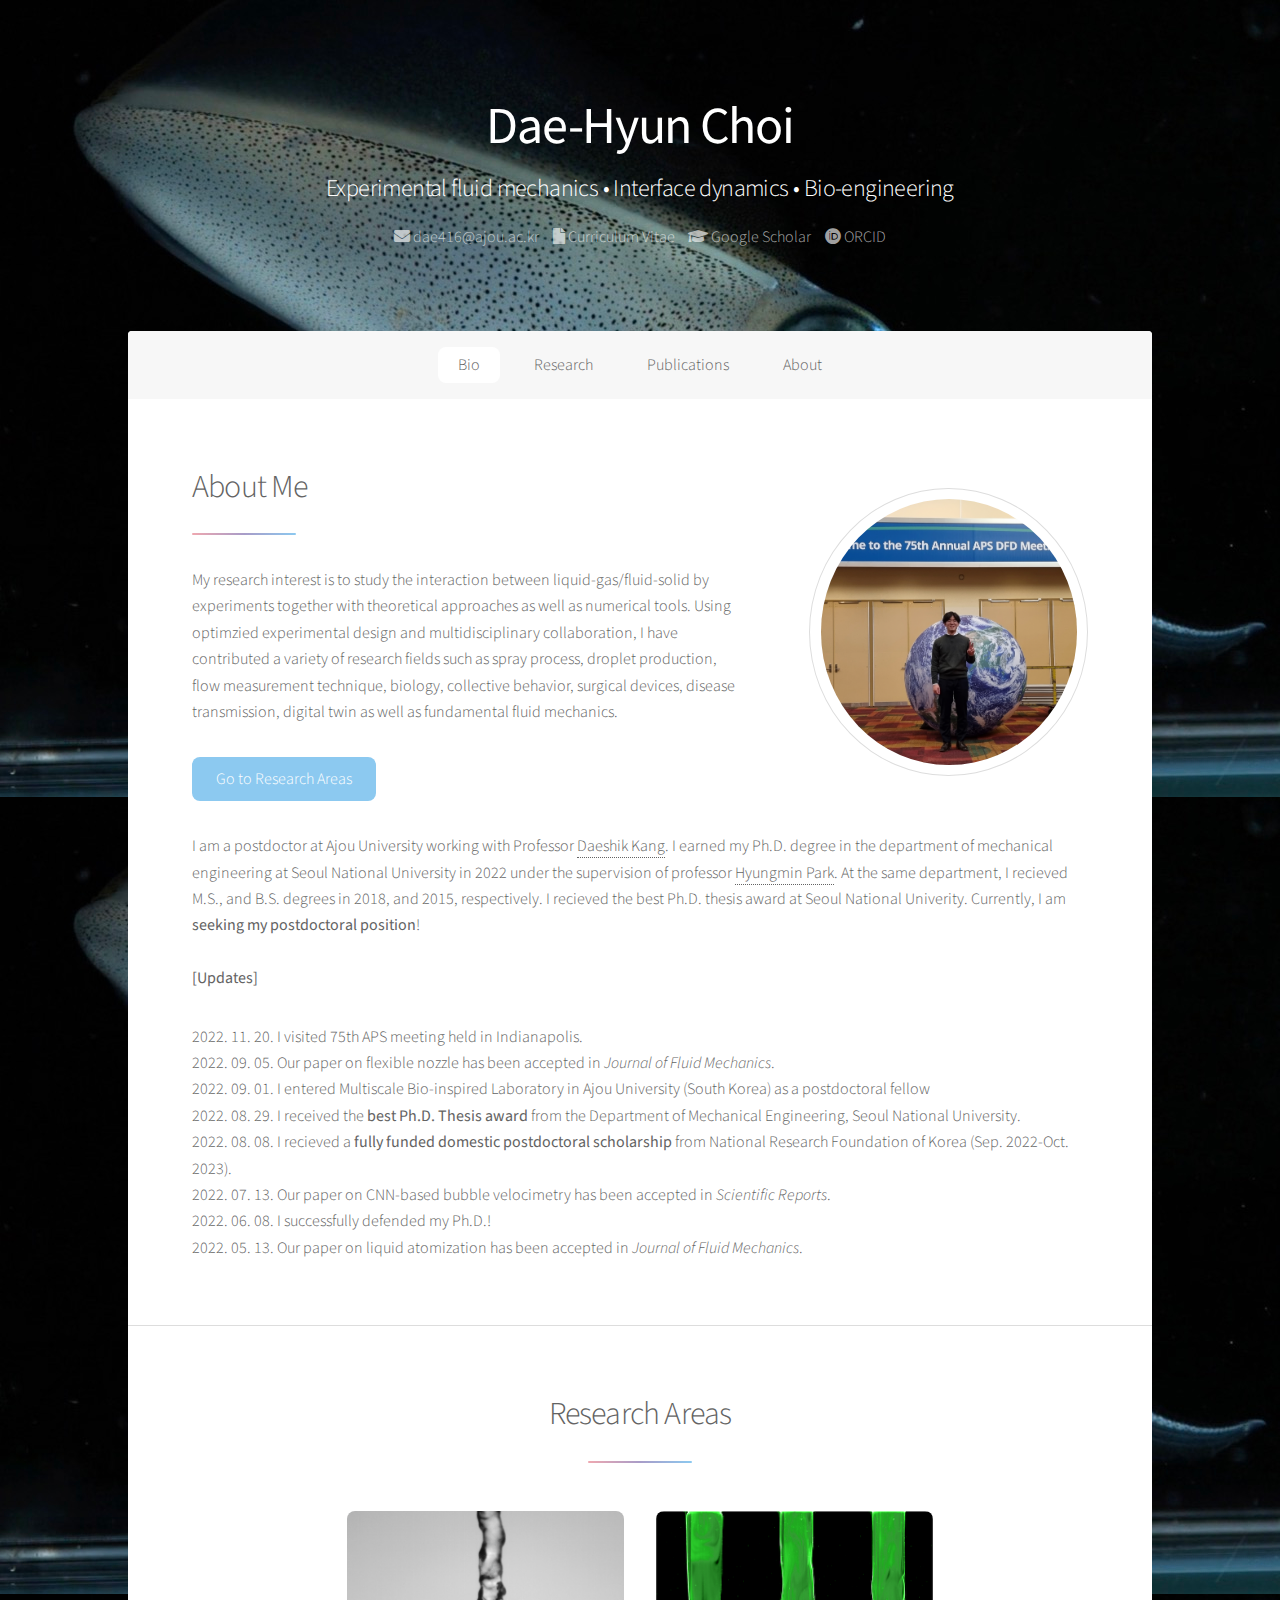
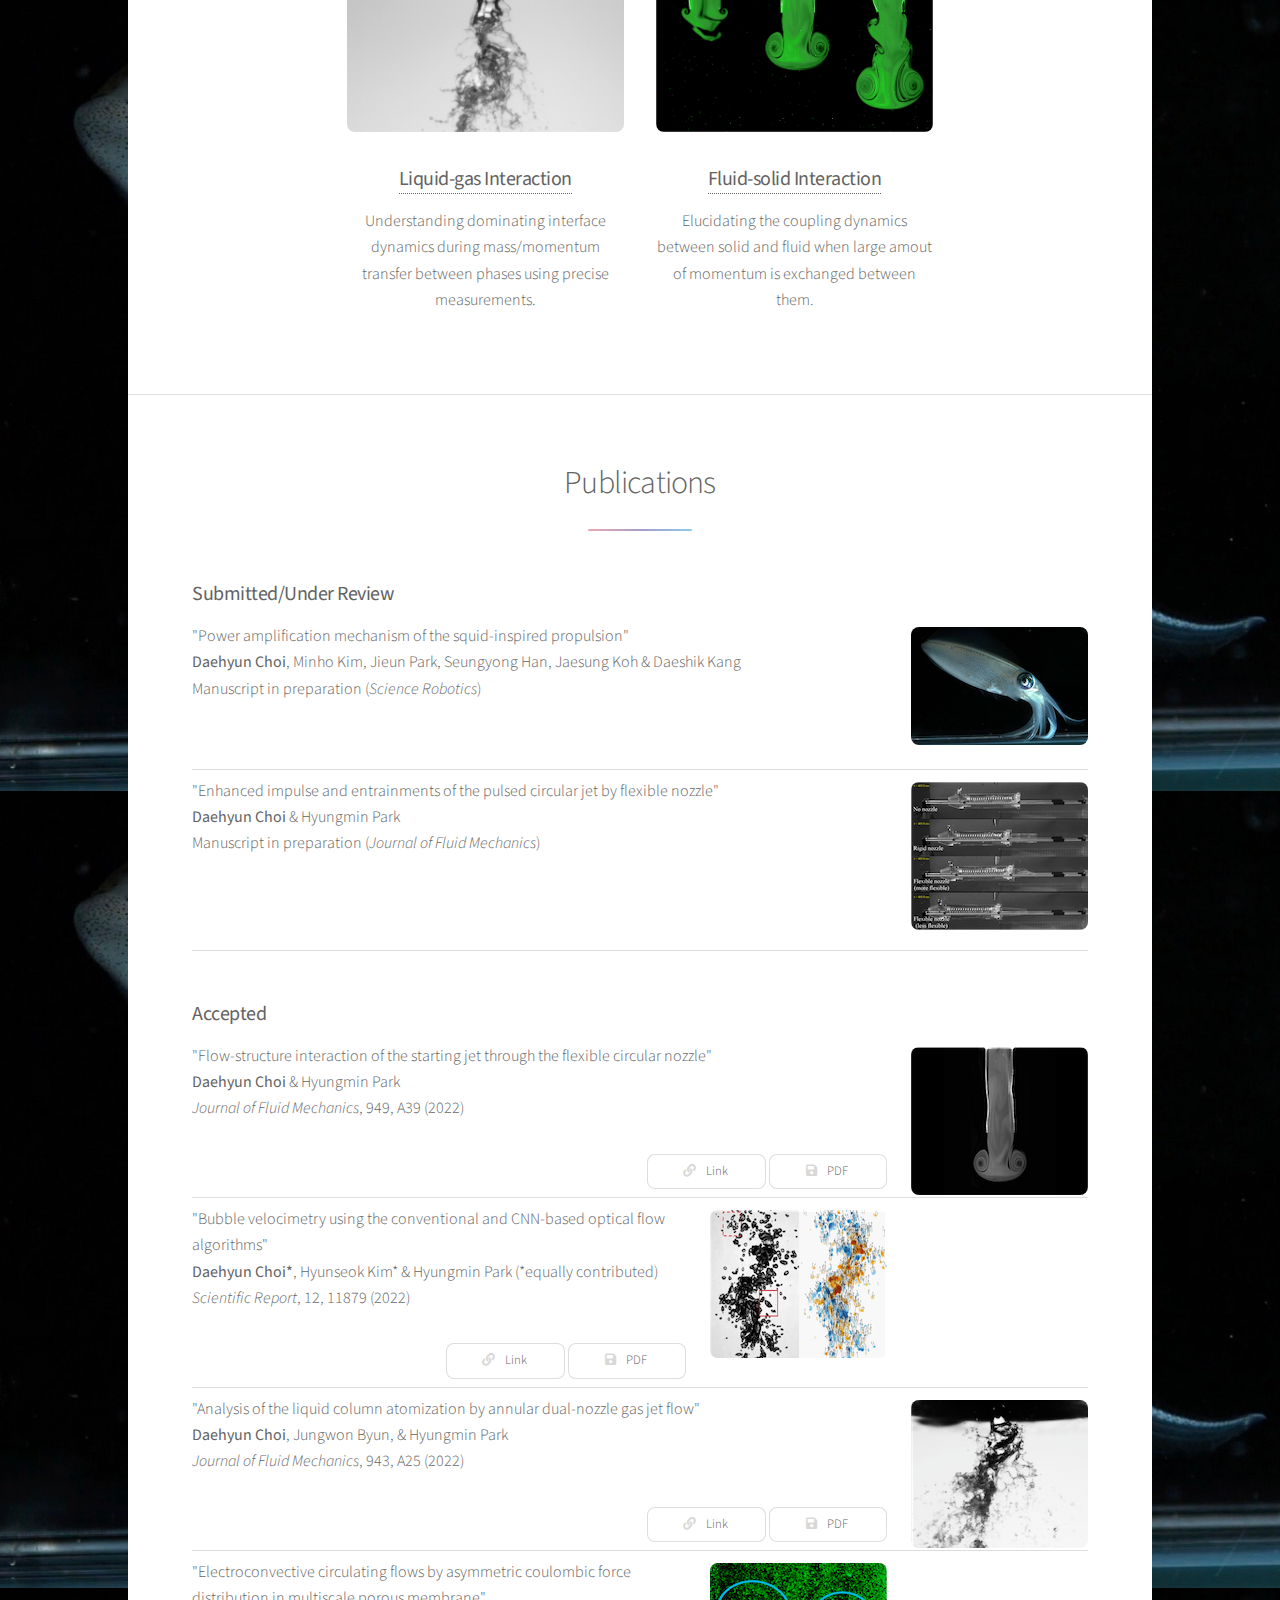
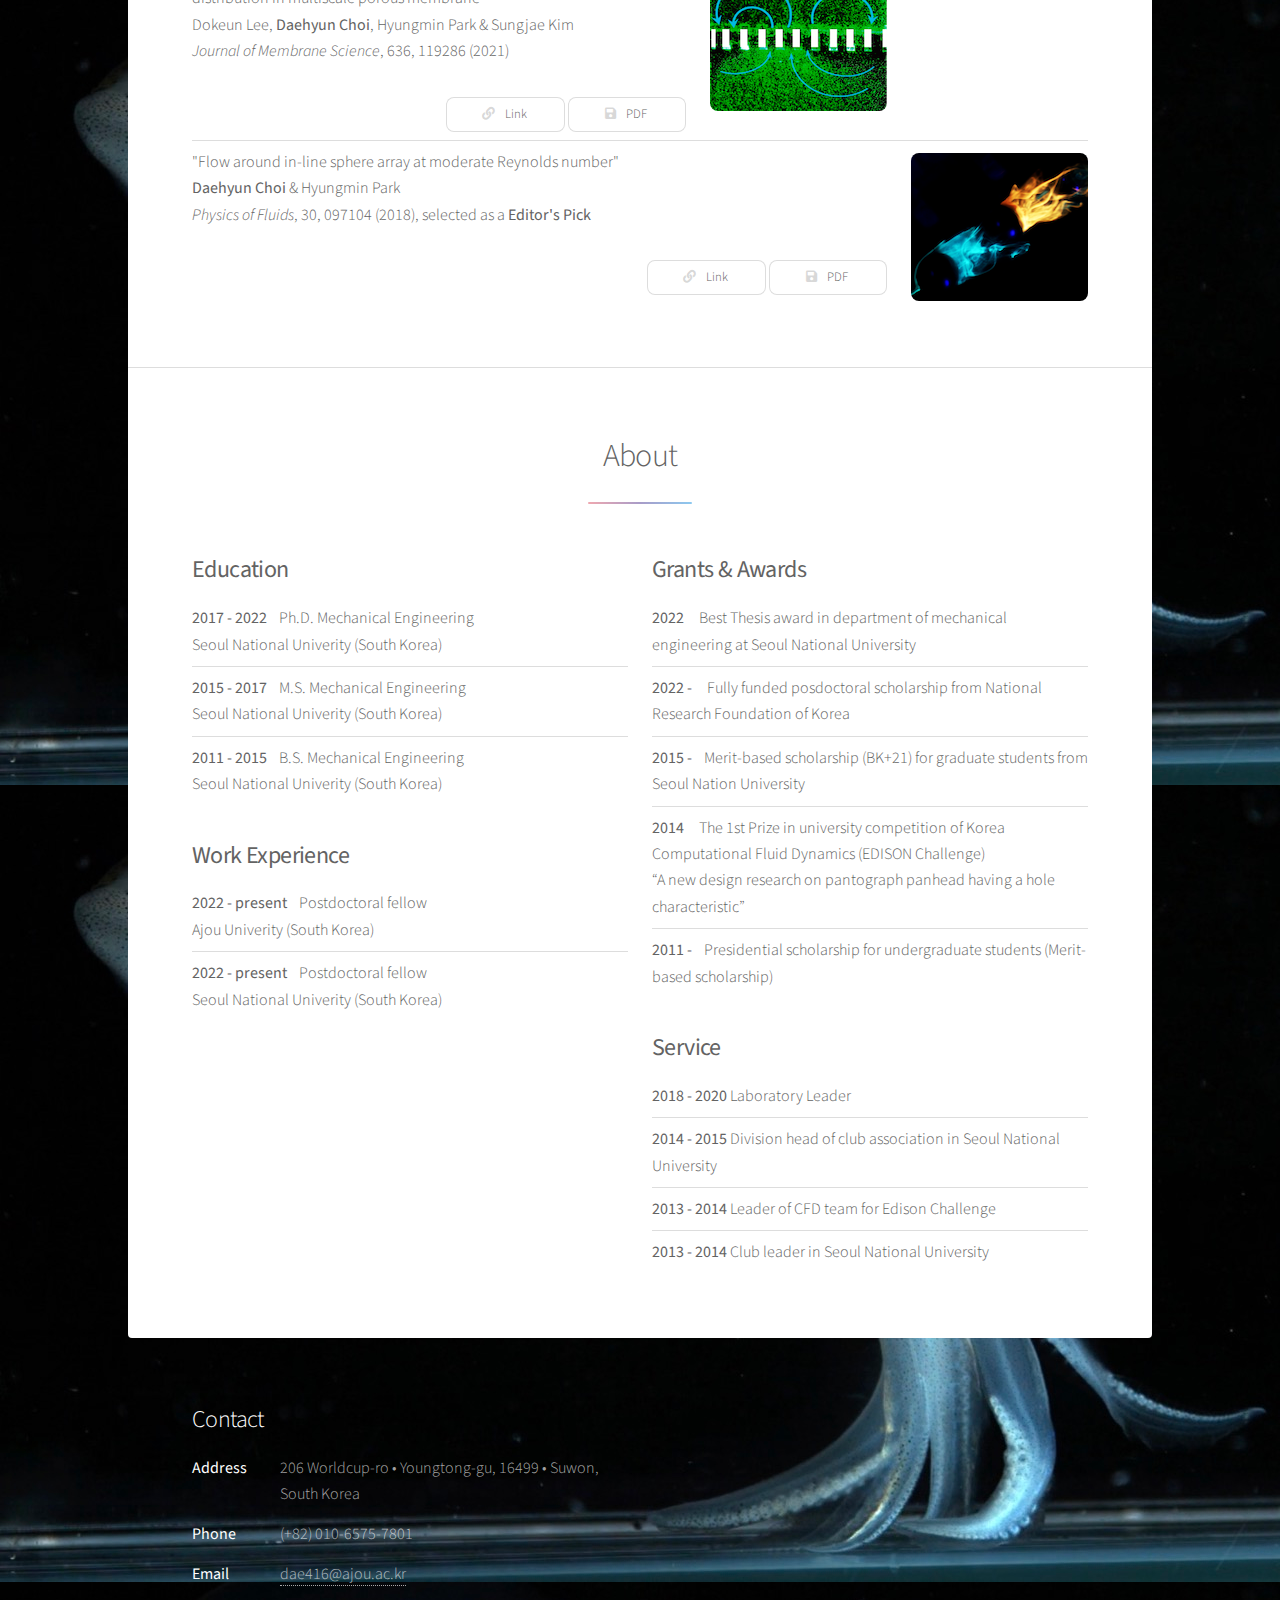
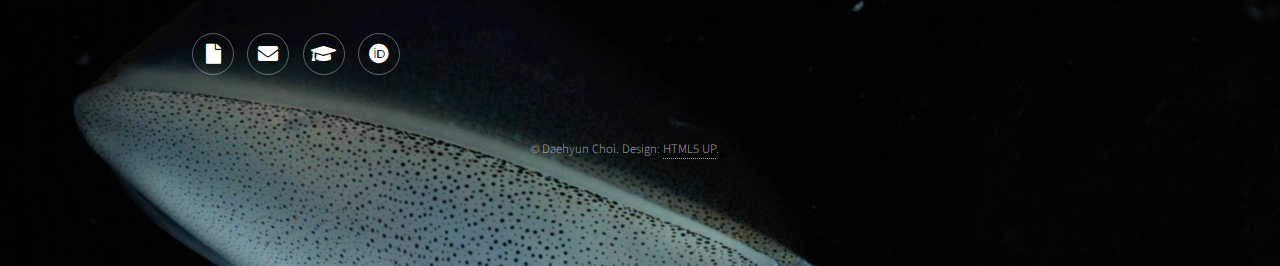
==== commit 39919f78: "Update index.html" ====
--- a/index.html
+++ b/index.html
@@ -62,13 +62,19 @@
 						<header class="major">
 							<h2>About Me</h2>
 						</header>
-						<p>I explore a variety of flow-interaction problems by optimzied experiments together
+						<p>My research interest is to study the interaction between liquid-gas/fluid-solid by experiments together
+							with theoretical approaches as well as numerical tools. Using optimzied experimental design
+							and multidisciplinary collaboration, I have contributed a variety of research fields such
+							as spray process, droplet production, flow measurement technique, biology, collective
+							behavior, surgical devices, disease transmission, digital twin as well as fundamental fluid mechanics.
+						</p>
+						<!--
+							I explore a variety of flow-interaction problems by optimzied experiments together
 							with theoretical approaches as well as numerical tools. My research interests include
 							liquid-gas/fluid-solid interactions, through which I contribute to interfacial instabilities, flow measurement, turbulent wake,
 							bio-inspired engineering, multi-body interaction, surgical devices, disease
 							transmission as well as fundamental fluid mechanics.
-						</p>
-						<!--
+
 							I am interested in experiments that
 							shows us the beauty of fluid mechanics and surprisely enlarges the human insight into
 							nature.
@@ -130,19 +136,23 @@
 									alt="" /></a></span>
 						<h3><strong><a href="research_1.html">Liquid-gas Interaction</a></strong>
 						</h3>
-						<p>Understanding dominating interface dynamics during mass/momentum transfer between phases using precise measurements.</p>
+						<p>Understanding dominating interface dynamics during mass/momentum transfer between phases
+							using precise measurements.</p>
 					</li>
 					<li>
 						<span class="image fit"><a href="research_2.html"><img src="images/C_FSI.png"
 									alt="" /></a></span>
 						<h3><strong><a href="research_2.html">Fluid-solid Interaction</a></strong></h3>
-						<p>Elucidating fluid-solid coupling mechanism on biology, medicine, multi-body behavior, evergy harvesting, and industry.</p>
+						<p>Elucidating the coupling dynamics between solid and fluid when large amout of momentum is
+							exchanged between them.</p>
 					</li>
 					<!--
 						Understanding dominating interface dynamics during the mass/momentum transfer between two phases using precise measurements
 						Understanding the inferfacial interaction between fluids or developing measurement techqniques.
 						Solving fluid-solid coupling problem in biology, medicine, multi-body behavior, evergy harvesting, and industry.   
 						Elucidating fluid-solid coupling mechanism on biology, medicine, multi-body behavior, evergy harvesting, and industry.
+						Elucidating the coupling dynamics between solid and fluid when large amout of momentum is exchanged between them
+					between them.
 					-->
 					<!--<li>
 						<span class="image fit"><a href="research_3.html"><img src="images/P_sphere_array.png"
@@ -336,4 +346,4 @@
 
 </body>
 
-</html>+</html>
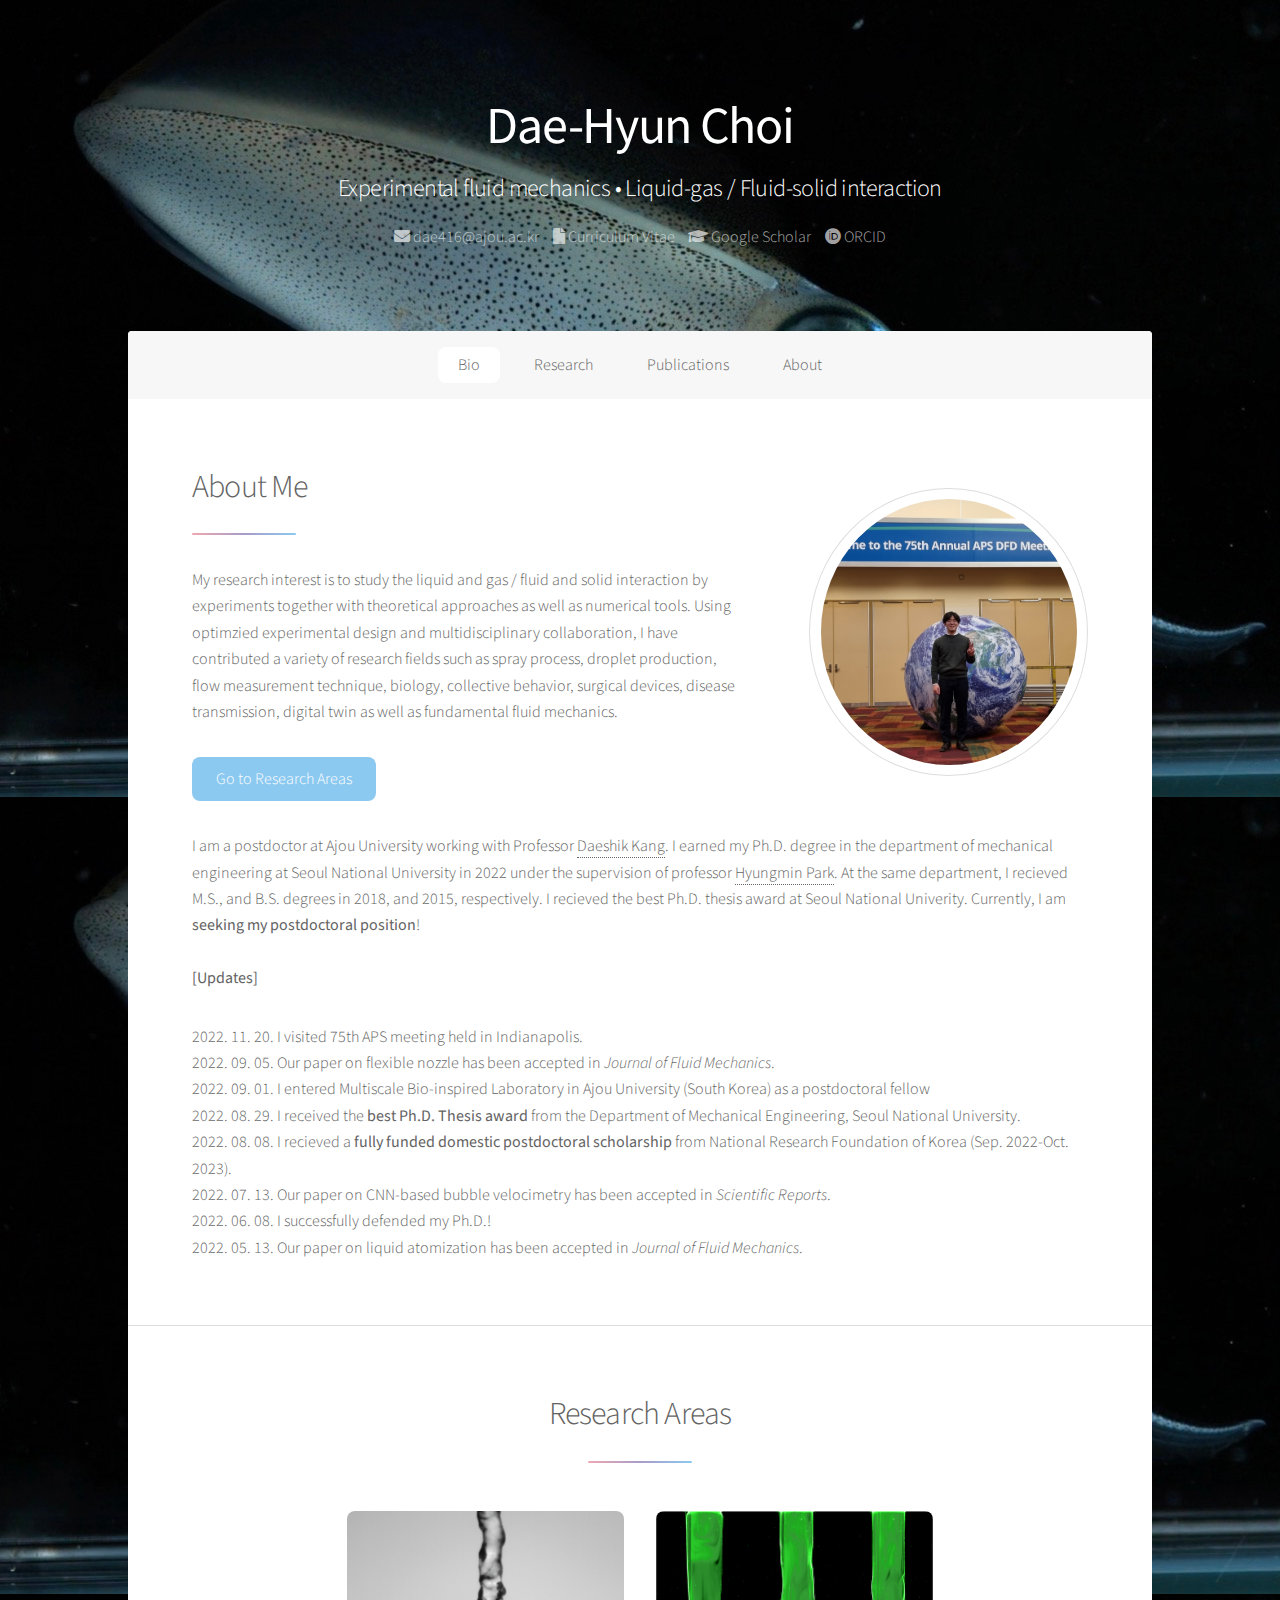
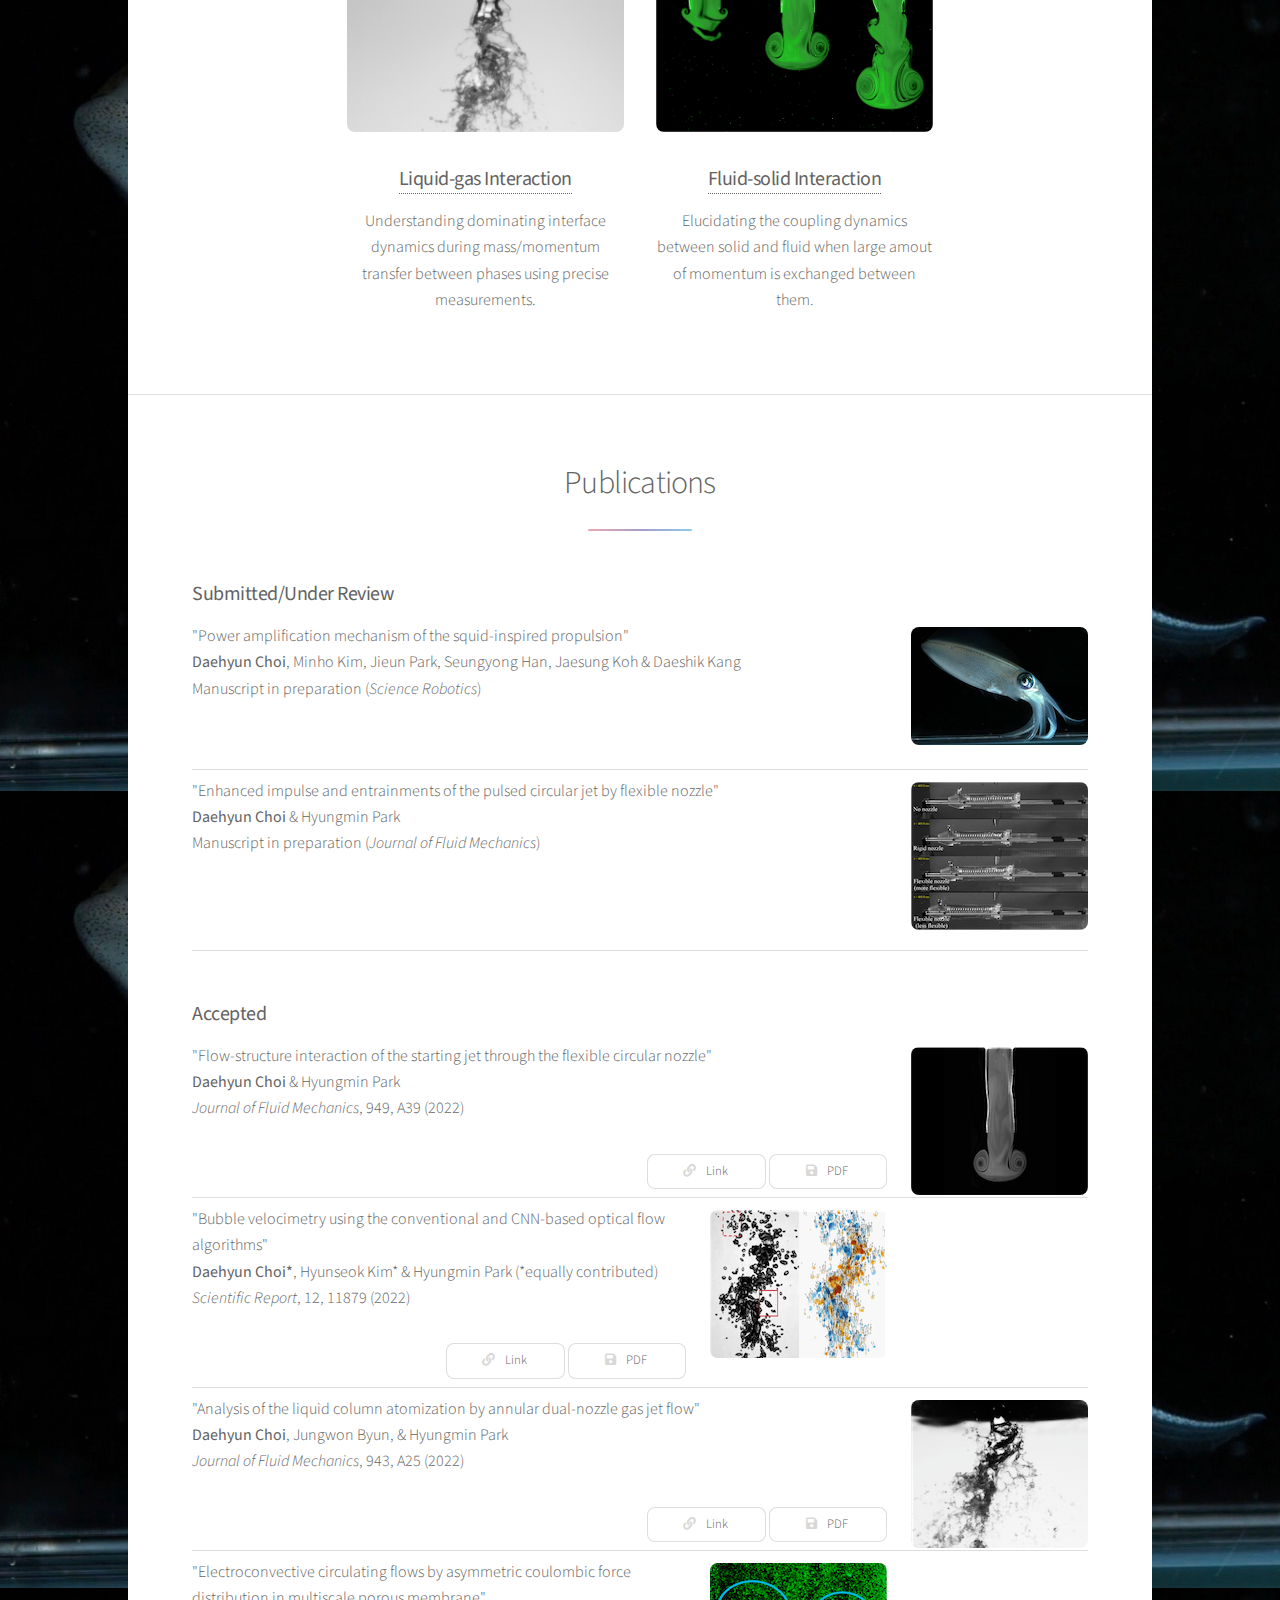
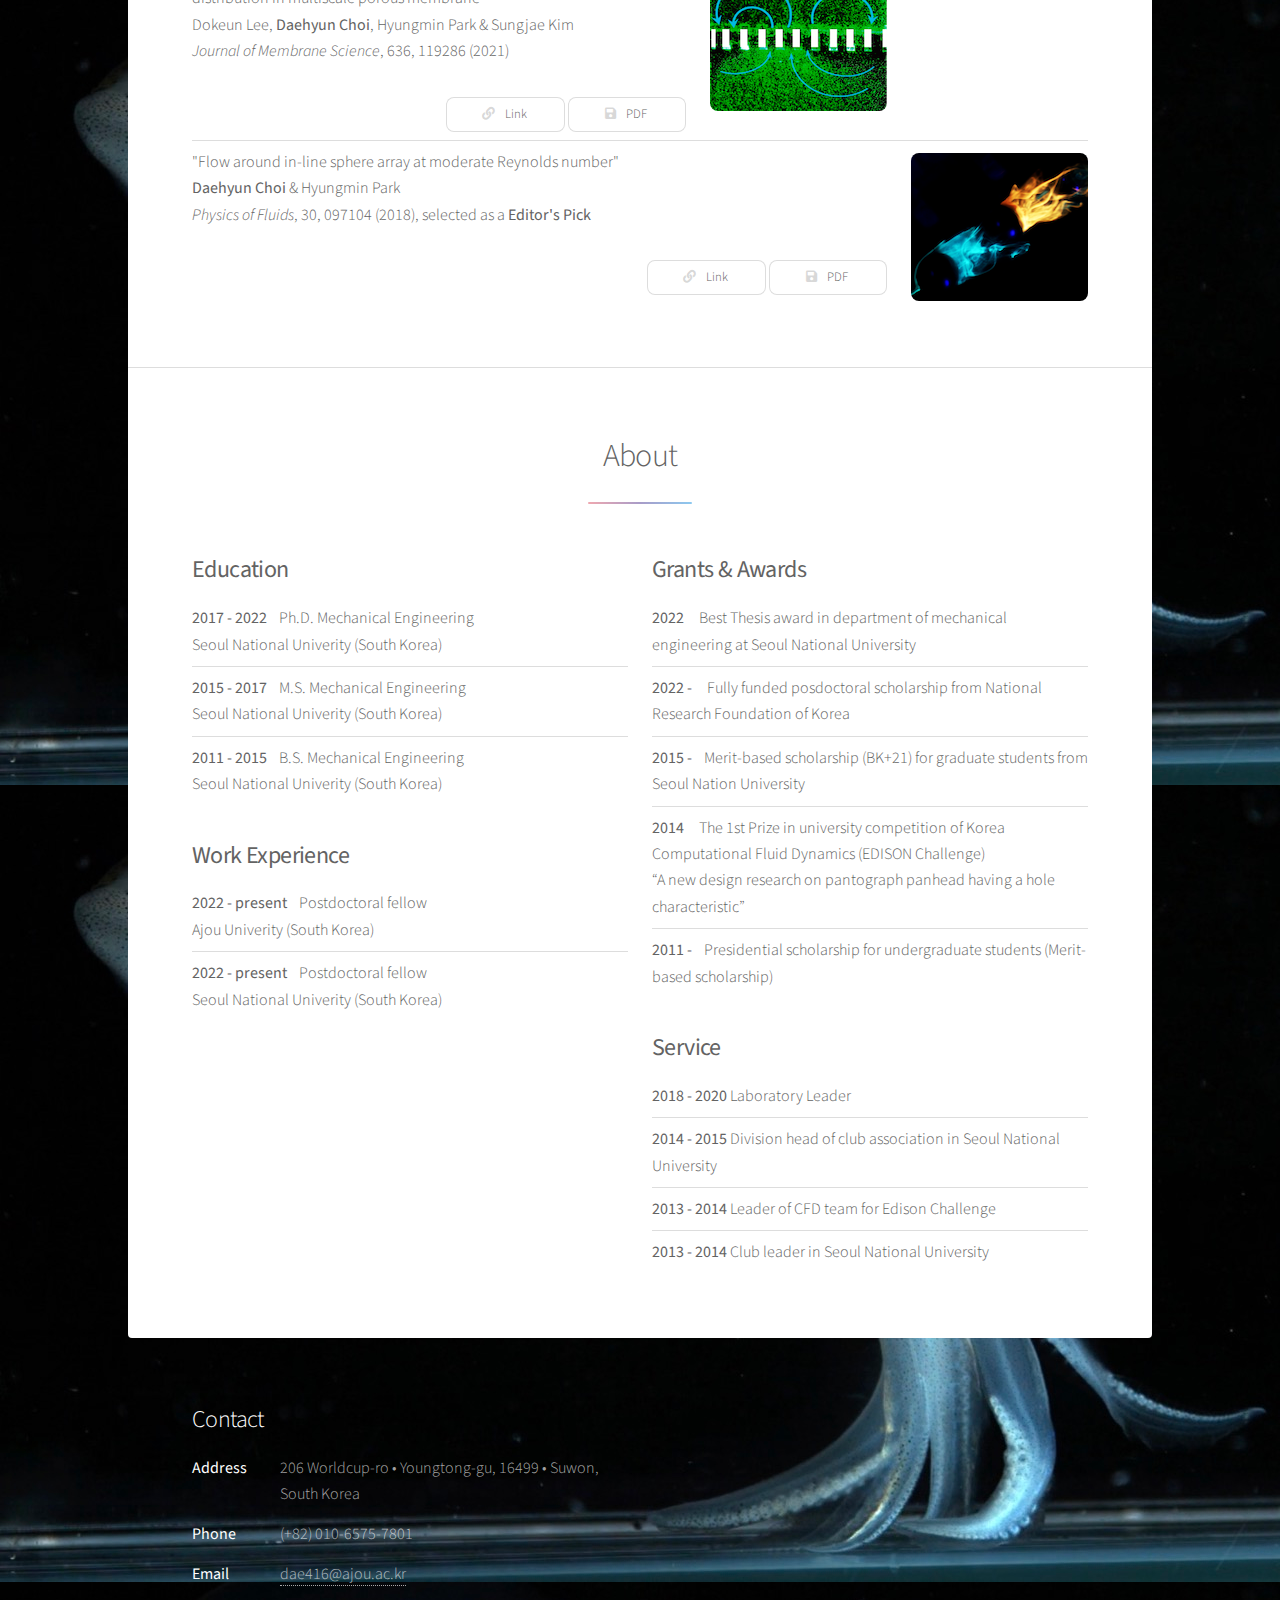
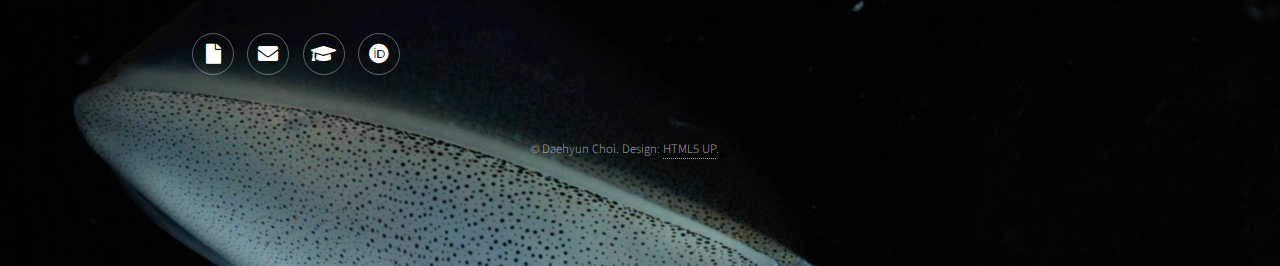
==== commit 6f78c22b: "Update index.html" ====
--- a/index.html
+++ b/index.html
@@ -7,6 +7,7 @@
 <html>
 
 <head>
+	<meta name="google-site-verification" content="fp_uyxVdb6wCZBPPajw9Ii-TfJPENS_HVKYG7iyYqsE" />
 	<title>Daehyun Choi</title>
 	<meta charset="utf-8" />
 	<meta name="viewport" content="width=device-width, initial-scale=1, user-scalable=no" />
@@ -25,7 +26,7 @@
 		<header id="header" class="alt">
 			<!-- <span class="logo"><img src="images/logo.svg" alt="" /></span> -->
 			<h1><strong>Dae-Hyun Choi</strong></h1>
-			<h2>Experimental fluid mechanics &bull; Interface dynamics &bull; Bio-engineering</h2>
+			<h2>Experimental fluid mechanics &bull; Liquid-gas / Fluid-solid interaction</h2>
 			<!-- <h3><a href="mailto: dae416@ajou.ac.kr">dae416@ajou.ac.kr</a></h3> -->
 			<ul class="icons">
 				<li><a href="mailto: dae416@ajou.ac.kr" class="icon solid fa-envelope" title="Email">
@@ -62,7 +63,7 @@
 						<header class="major">
 							<h2>About Me</h2>
 						</header>
-						<p>My research interest is to study the interaction between liquid-gas/fluid-solid by experiments together
+						<p>My research interest is to study the liquid and gas / fluid and solid interaction by experiments together
 							with theoretical approaches as well as numerical tools. Using optimzied experimental design
 							and multidisciplinary collaboration, I have contributed a variety of research fields such
 							as spray process, droplet production, flow measurement technique, biology, collective
@@ -197,11 +198,8 @@
 							"Flow-structure interaction of the starting jet through the flexible circular nozzle" <br />
 							<b>Daehyun Choi </b> & Hyungmin Park <br />
 							<i>Journal of Fluid Mechanics</i>, 949, A39 (2022) <br />
-						<div align="right"><a href="https://doi.org/10.1017/jfm.2022.781" target="_blank"
-								rel="noopener noreferrer" class="button small icon solid fa-link"> Link </a>
-							<a href="https://drive.google.com/uc?export=download&id=1q6SDujn75onUulAkAnYDL0J8QJmxqZau"
-								class="button small icon solid fa-save"> PDF</a>
-						</div>
+							<div align="right"><a href="https://doi.org/10.1017/jfm.2022.781" target="_blank" rel="noopener noreferrer" class="button small icon solid fa-link"> Link </a>
+						<a href="https://drive.google.com/uc?export=download&id=1q6SDujn75onUulAkAnYDL0J8QJmxqZau" class="button small icon solid fa-save"> PDF</a></div>
 					</li>
 					<li>
 						<p><span class="image right"><img src="images/P_bubblevelocimetry.png" alt="" /></span>
